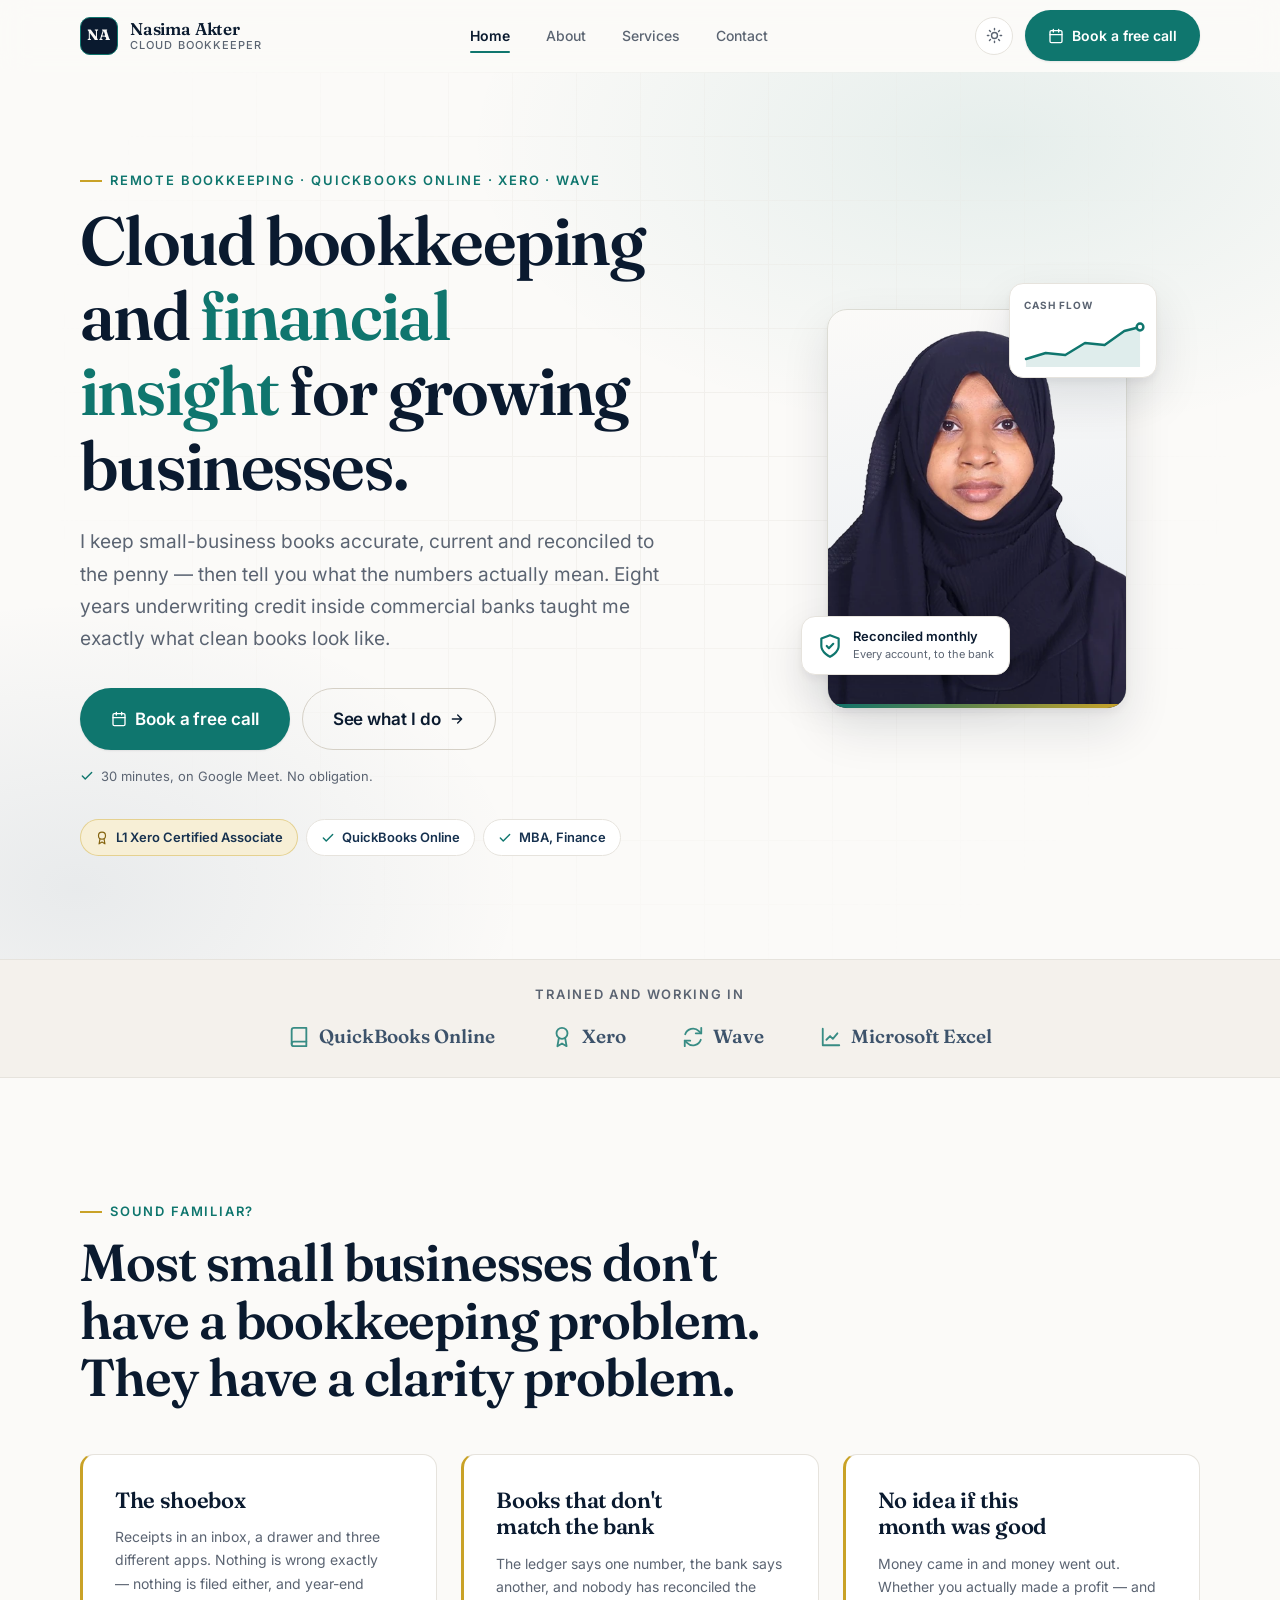
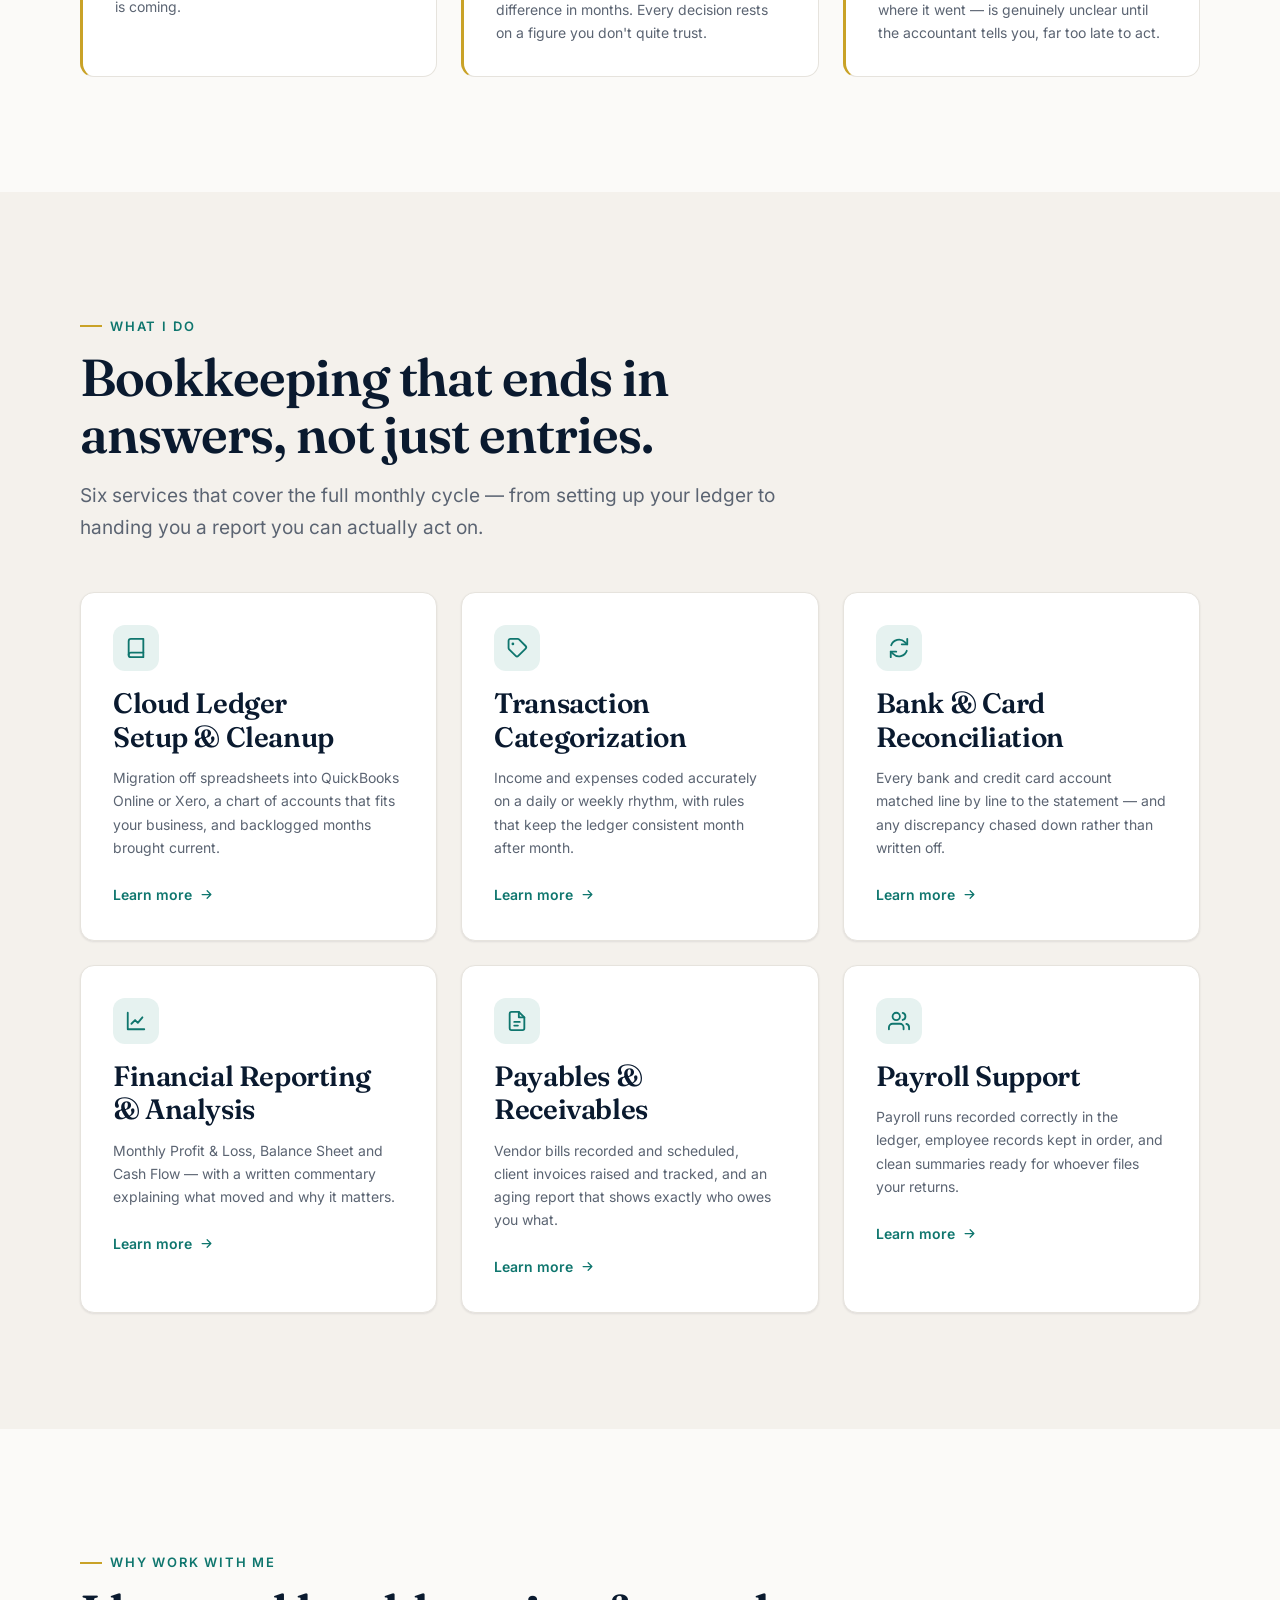
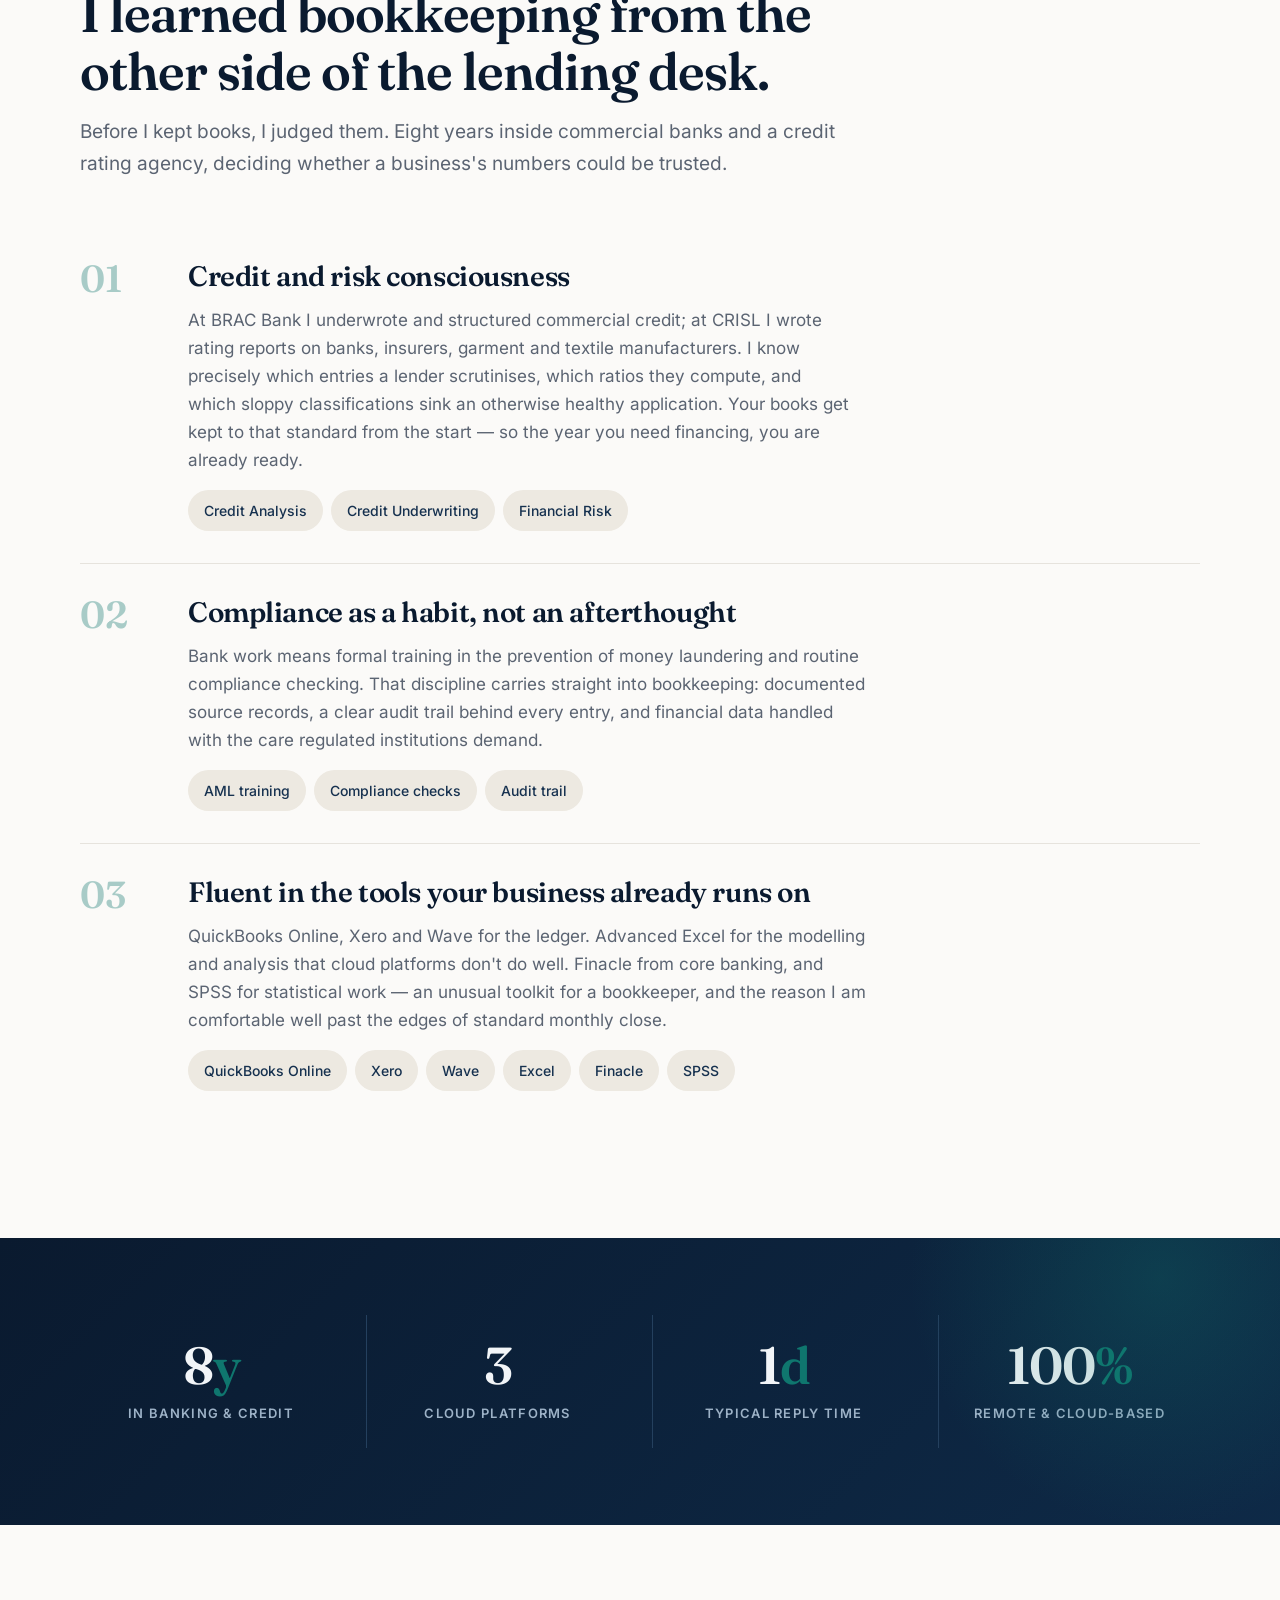
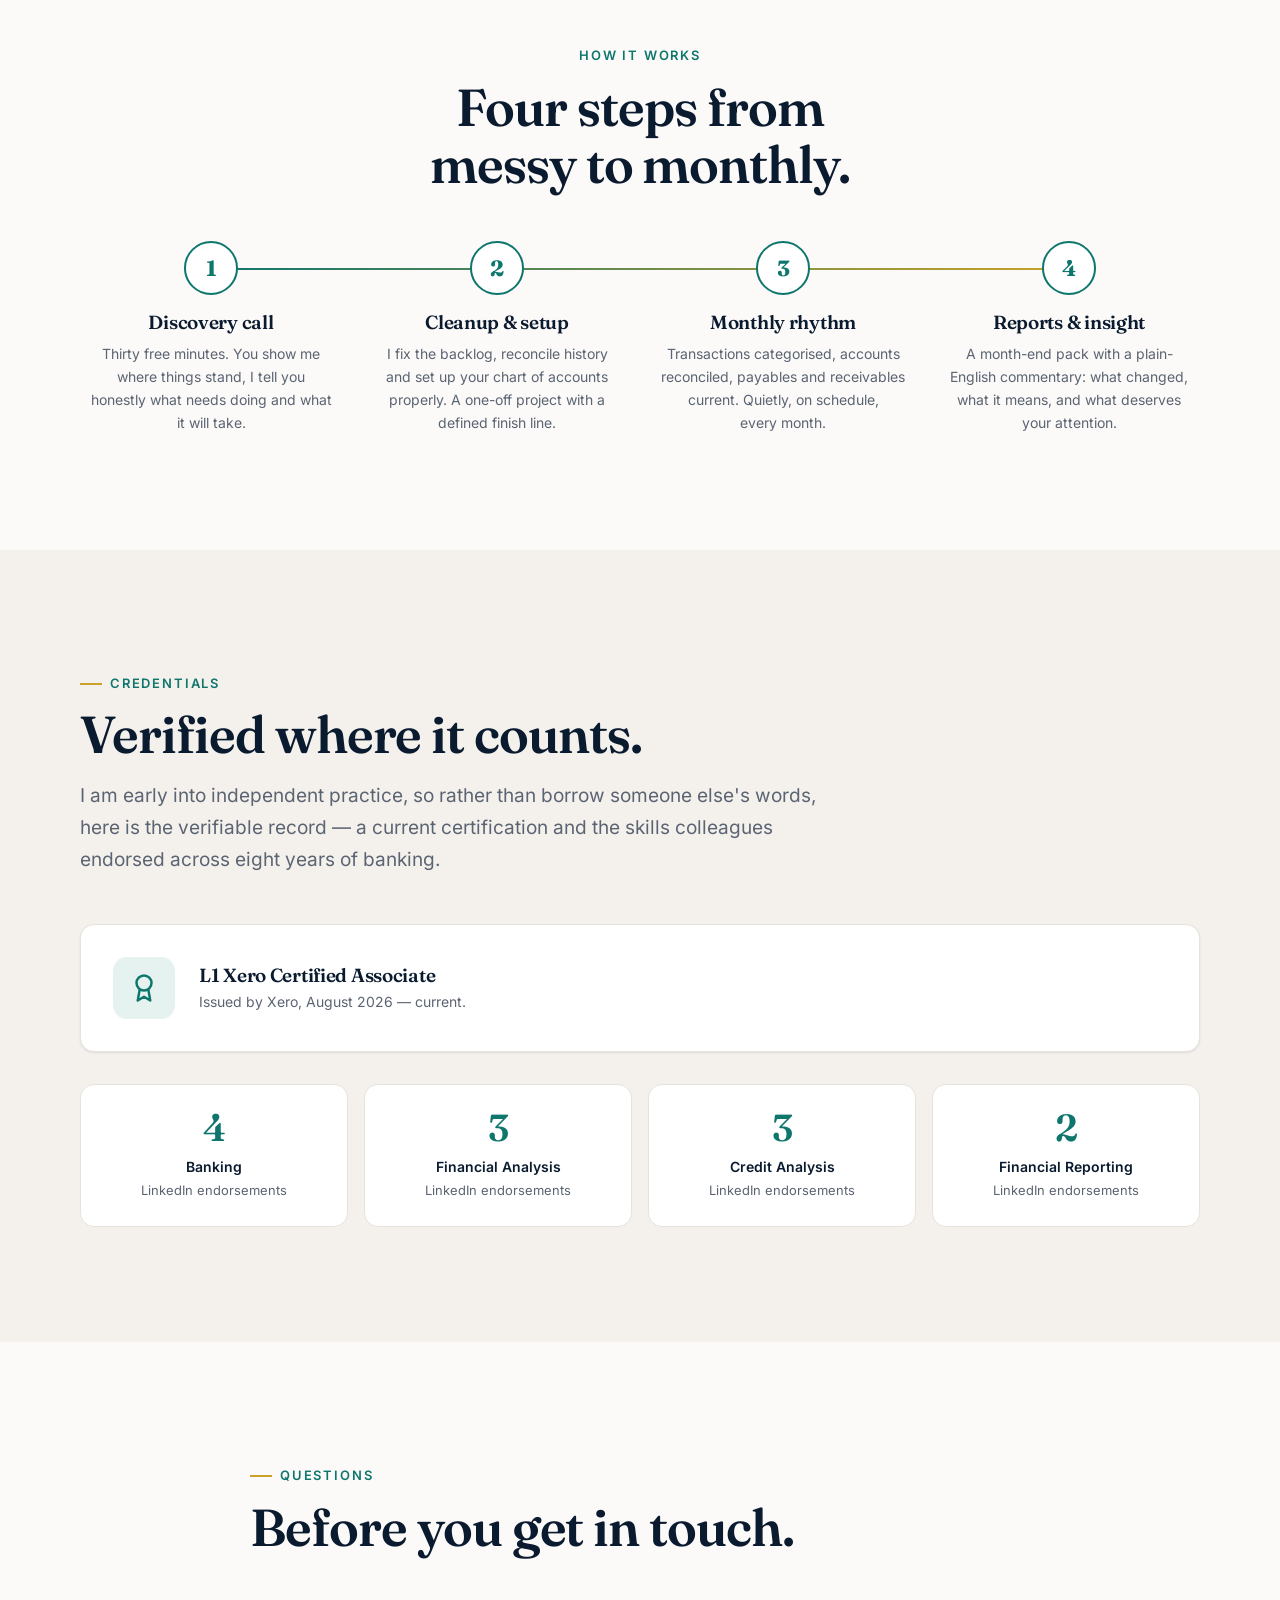
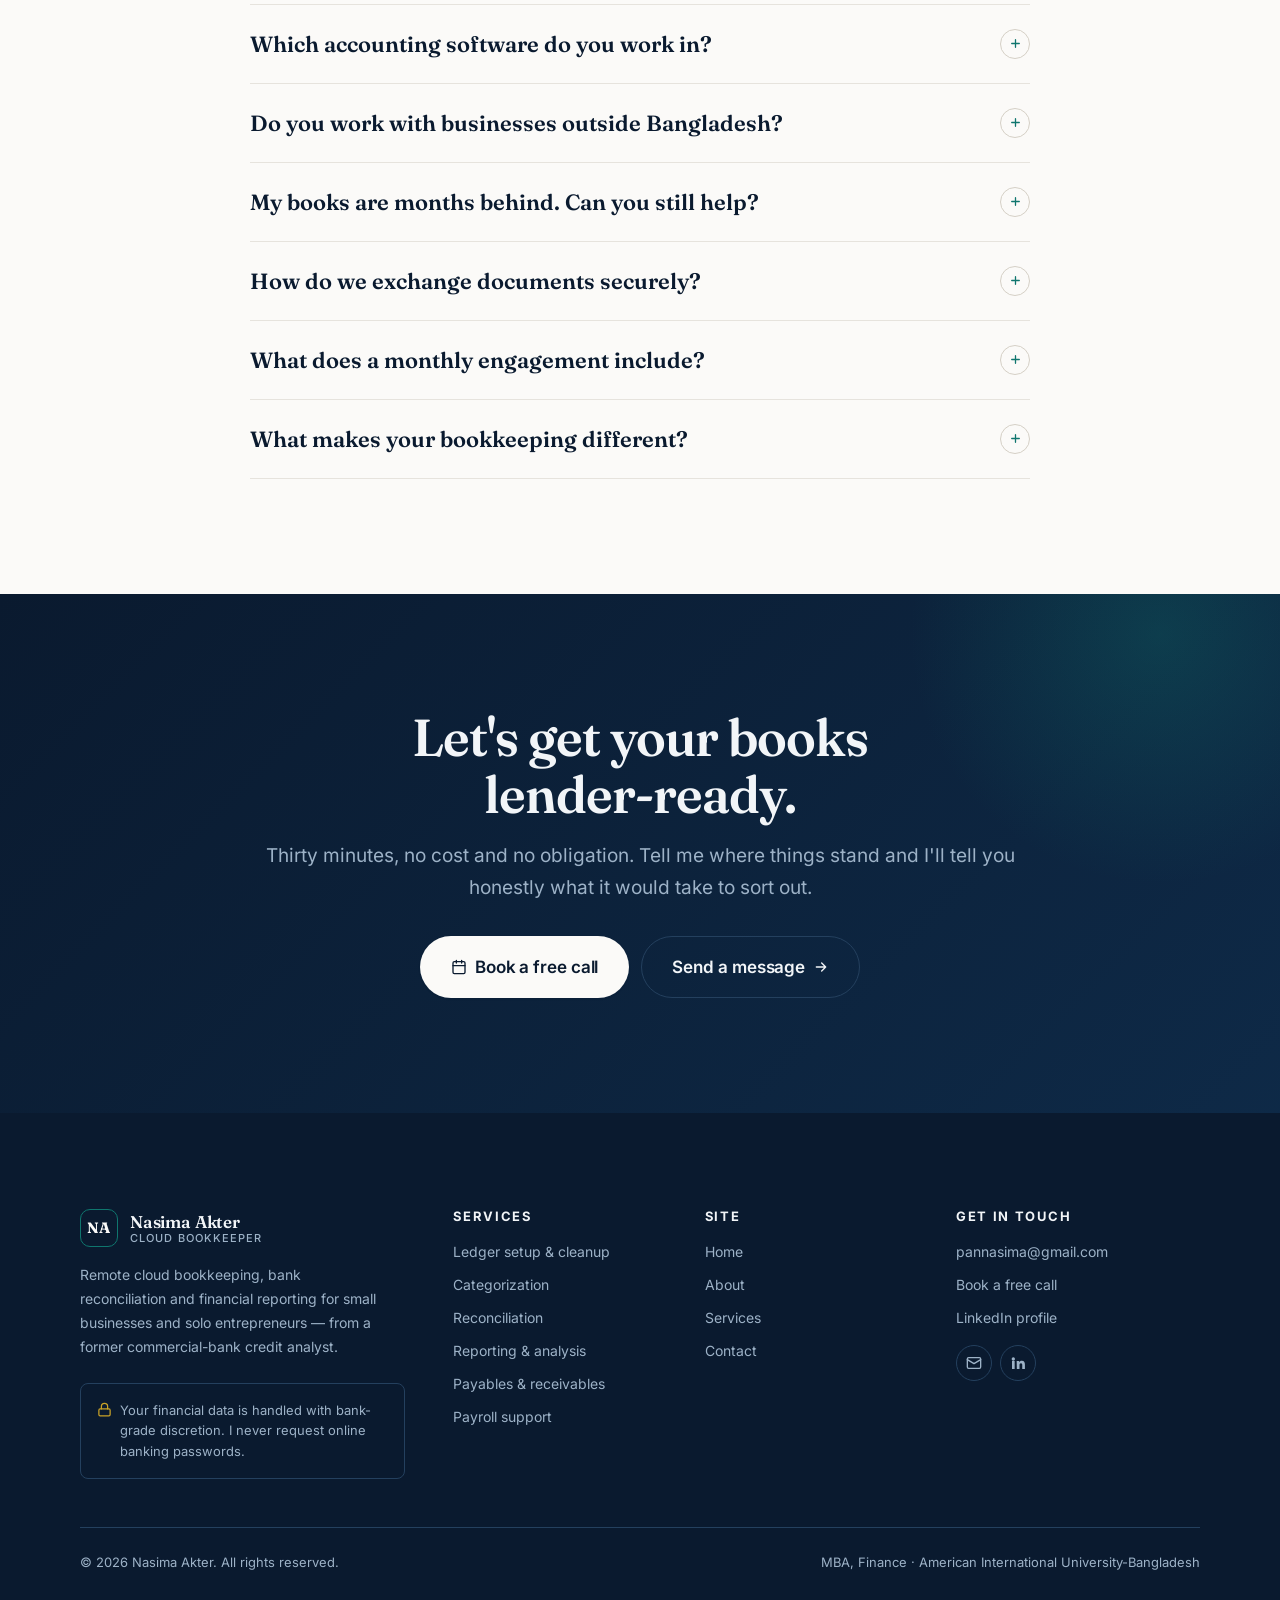
==== index.html @ 6eb125be "Launch site" ====
<!doctype html>
<html lang="en" class="no-js">
<head>
<meta charset="utf-8">
<meta name="viewport" content="width=device-width, initial-scale=1">
<title>Nasima Akter — Cloud Bookkeeper for Small Businesses | Xero Certified</title>
<meta name="description" content="Remote cloud bookkeeping in QuickBooks Online, Xero and Wave — accurate monthly books, bank reconciliation and financial reporting, from a former commercial-bank credit analyst.">
<link rel="canonical" href="https://pannanasima.github.io/">

<meta property="og:type" content="website">
<meta property="og:site_name" content="Nasima Akter">
<meta property="og:title" content="Nasima Akter — Cloud Bookkeeper for Small Businesses">
<meta property="og:description" content="Accurate monthly books, reconciled to the bank, read with a lender's eye. QuickBooks Online, Xero and Wave.">
<meta property="og:url" content="https://pannanasima.github.io/">
<meta property="og:image" content="https://pannanasima.github.io/assets/img/og-image.jpg">
<meta property="og:image:width" content="1200">
<meta property="og:image:height" content="630">
<meta property="og:image:alt" content="Nasima Akter, cloud bookkeeper and MBA in Finance.">
<meta name="twitter:card" content="summary_large_image">
<meta name="twitter:title" content="Nasima Akter — Cloud Bookkeeper for Small Businesses">
<meta name="twitter:description" content="Accurate monthly books, reconciled to the bank, read with a lender's eye.">
<meta name="twitter:image" content="https://pannanasima.github.io/assets/img/og-image.jpg">
<meta name="theme-color" content="#FBFAF8" media="(prefers-color-scheme: light)">
<meta name="theme-color" content="#0B1420" media="(prefers-color-scheme: dark)">

<link rel="icon" href="assets/favicon/favicon.ico" sizes="any">
<link rel="icon" type="image/png" sizes="32x32" href="assets/favicon/icon-32.png">
<link rel="apple-touch-icon" href="assets/favicon/icon-180.png">
<link rel="manifest" href="site.webmanifest">

<link rel="preload" href="assets/fonts/inter-latin.woff2" as="font" type="font/woff2" crossorigin>
<link rel="preload" href="assets/fonts/fraunces-latin.woff2" as="font" type="font/woff2" crossorigin>
<link rel="stylesheet" href="assets/css/tokens.css">
<link rel="stylesheet" href="assets/css/base.css">
<link rel="stylesheet" href="assets/css/components.css">
<link rel="stylesheet" href="assets/css/pages.css">

<script>
  /* Apply the saved theme before first paint so there is no flash of light. */
  (function () {
    try {
      var t = localStorage.getItem('theme');
      if (t === 'dark' || t === 'light') document.documentElement.setAttribute('data-theme', t);
    } catch (e) {}
  })();
</script>

<script type="application/ld+json">
{
  "@context": "https://schema.org",
  "@graph": [
    {
      "@type": "Person",
      "@id": "https://pannanasima.github.io/#person",
      "name": "Nasima Akter",
      "jobTitle": "Cloud Bookkeeper",
      "email": "mailto:pannasima@gmail.com",
      "url": "https://pannanasima.github.io/",
      "image": "https://pannanasima.github.io/assets/img/portrait.jpg",
      "sameAs": ["https://www.linkedin.com/in/nasima-akter-5a852b33"],
      "address": { "@type": "PostalAddress", "addressCountry": "BD" },
      "alumniOf": {
        "@type": "CollegeOrUniversity",
        "name": "American International University-Bangladesh"
      },
      "hasCredential": {
        "@type": "EducationalOccupationalCredential",
        "credentialCategory": "certificate",
        "name": "L1 Xero Certified Associate",
        "recognizedBy": { "@type": "Organization", "name": "Xero" }
      },
      "knowsAbout": [
        "Bookkeeping", "Bank Reconciliation", "Financial Reporting",
        "Accounts Payable", "Accounts Receivable", "QuickBooks Online",
        "Xero", "Wave", "Credit Analysis", "Financial Analysis"
      ]
    },
    {
      "@type": "ProfessionalService",
      "@id": "https://pannanasima.github.io/#service",
      "name": "Nasima Akter — Cloud Bookkeeping",
      "description": "Remote cloud bookkeeping, bank reconciliation and financial reporting for small businesses and solo entrepreneurs.",
      "url": "https://pannanasima.github.io/",
      "image": "https://pannanasima.github.io/assets/img/og-image.jpg",
      "email": "mailto:pannasima@gmail.com",
      "founder": { "@id": "https://pannanasima.github.io/#person" },
      "provider": { "@id": "https://pannanasima.github.io/#person" },
      "areaServed": [
        { "@type": "Country", "name": "United States" },
        { "@type": "Country", "name": "United Kingdom" },
        { "@type": "Country", "name": "Bangladesh" }
      ],
      "availableLanguage": ["en"],
      "serviceType": "Bookkeeping",
      "hasOfferCatalog": {
        "@type": "OfferCatalog",
        "name": "Bookkeeping services",
        "itemListElement": [
          { "@type": "Offer", "itemOffered": { "@type": "Service", "name": "Cloud Ledger Setup & Cleanup" } },
          { "@type": "Offer", "itemOffered": { "@type": "Service", "name": "Transaction Categorization" } },
          { "@type": "Offer", "itemOffered": { "@type": "Service", "name": "Bank & Credit Card Reconciliation" } },
          { "@type": "Offer", "itemOffered": { "@type": "Service", "name": "Financial Reporting & Analysis" } },
          { "@type": "Offer", "itemOffered": { "@type": "Service", "name": "Accounts Payable & Receivable Management" } },
          { "@type": "Offer", "itemOffered": { "@type": "Service", "name": "Payroll Support" } }
        ]
      }
    },
    {
      "@type": "WebSite",
      "@id": "https://pannanasima.github.io/#website",
      "url": "https://pannanasima.github.io/",
      "name": "Nasima Akter",
      "publisher": { "@id": "https://pannanasima.github.io/#person" }
    },
    {
      "@type": "FAQPage",
      "mainEntity": [
        { "@type": "Question", "name": "Which accounting software do you work in?",
          "acceptedAnswer": { "@type": "Answer", "text": "QuickBooks Online, Xero and Wave. I hold the L1 Xero Certified Associate credential and work in QuickBooks Online daily. If you are on spreadsheets, I will migrate you onto whichever platform fits your business." } },
        { "@type": "Question", "name": "Do you work with businesses outside Bangladesh?",
          "acceptedAnswer": { "@type": "Answer", "text": "Yes. All of my work is remote and delivered in the cloud, so location is not a constraint. I work with small businesses and solo entrepreneurs internationally." } },
        { "@type": "Question", "name": "My books are months behind. Can you still help?",
          "acceptedAnswer": { "@type": "Answer", "text": "Yes, and that is one of the most common reasons people get in touch. Catch-up and clean-up work is a defined project: I reconstruct the missing months, reconcile every account to the bank, and hand you back a ledger you can rely on." } },
        { "@type": "Question", "name": "How do we exchange documents securely?",
          "acceptedAnswer": { "@type": "Answer", "text": "Through your accounting platform's own document features and a shared cloud folder with restricted access. I ask for view or accountant-level access rather than your banking passwords, and I never need your online banking credentials." } },
        { "@type": "Question", "name": "What does a monthly engagement include?",
          "acceptedAnswer": { "@type": "Answer", "text": "Transactions categorised on an agreed rhythm, every bank and credit card account reconciled, payables and receivables kept current, and a month-end pack: Profit and Loss, Balance Sheet and Cash Flow, with a short written commentary on what changed." } },
        { "@type": "Question", "name": "What makes your bookkeeping different?",
          "acceptedAnswer": { "@type": "Answer", "text": "Eight years of commercial banking. I spent them underwriting credit and analysing corporate financial statements, so I read a set of books the way a lender does — which means I flag the things that would cost you a loan approval long before you apply for one." } }
      ]
    }
  ]
}
</script>
</head>

<body>
<a class="skip-link" href="#main">Skip to content</a>
<div class="progress" aria-hidden="true"></div>

<!-- icon sprite -->
<svg width="0" height="0" style="position:absolute" aria-hidden="true" focusable="false">
  <defs>
    <symbol id="i-arrow" viewBox="0 0 24 24" fill="none" stroke="currentColor" stroke-width="2" stroke-linecap="round" stroke-linejoin="round"><path d="M5 12h14M13 6l6 6-6 6"/></symbol>
    <symbol id="i-check" viewBox="0 0 24 24" fill="none" stroke="currentColor" stroke-width="2.4" stroke-linecap="round" stroke-linejoin="round"><path d="M20 6L9 17l-5-5"/></symbol>
    <symbol id="i-cal" viewBox="0 0 24 24" fill="none" stroke="currentColor" stroke-width="2" stroke-linecap="round" stroke-linejoin="round"><rect x="3" y="4" width="18" height="18" rx="2"/><path d="M16 2v4M8 2v4M3 10h18"/></symbol>
    <symbol id="i-shield" viewBox="0 0 24 24" fill="none" stroke="currentColor" stroke-width="2" stroke-linecap="round" stroke-linejoin="round"><path d="M12 22s8-4 8-10V5l-8-3-8 3v7c0 6 8 10 8 10z"/><path d="M9 12l2 2 4-4"/></symbol>
    <symbol id="i-chart" viewBox="0 0 24 24" fill="none" stroke="currentColor" stroke-width="2" stroke-linecap="round" stroke-linejoin="round"><path d="M3 3v18h18"/><path d="M7 15l4-4 3 3 5-6"/></symbol>
    <symbol id="i-book" viewBox="0 0 24 24" fill="none" stroke="currentColor" stroke-width="2" stroke-linecap="round" stroke-linejoin="round"><path d="M4 19.5A2.5 2.5 0 016.5 17H20"/><path d="M6.5 2H20v20H6.5A2.5 2.5 0 014 19.5v-15A2.5 2.5 0 016.5 2z"/></symbol>
    <symbol id="i-tags" viewBox="0 0 24 24" fill="none" stroke="currentColor" stroke-width="2" stroke-linecap="round" stroke-linejoin="round"><path d="M20.6 13.4l-7.2 7.2a2 2 0 01-2.8 0l-7.2-7.2a2 2 0 01-.6-1.4V4a2 2 0 012-2h8a2 2 0 011.4.6l7.2 7.2a2 2 0 010 2.8z"/><circle cx="7.5" cy="7.5" r="1.5" fill="currentColor" stroke="none"/></symbol>
    <symbol id="i-sync" viewBox="0 0 24 24" fill="none" stroke="currentColor" stroke-width="2" stroke-linecap="round" stroke-linejoin="round"><path d="M21 2v6h-6M3 22v-6h6"/><path d="M3.5 9a9 9 0 0114.9-3.4L21 8M20.5 15a9 9 0 01-14.9 3.4L3 16"/></symbol>
    <symbol id="i-invoice" viewBox="0 0 24 24" fill="none" stroke="currentColor" stroke-width="2" stroke-linecap="round" stroke-linejoin="round"><path d="M14 2H6a2 2 0 00-2 2v16a2 2 0 002 2h12a2 2 0 002-2V8z"/><path d="M14 2v6h6M9 13h6M9 17h4"/></symbol>
    <symbol id="i-users" viewBox="0 0 24 24" fill="none" stroke="currentColor" stroke-width="2" stroke-linecap="round" stroke-linejoin="round"><path d="M17 21v-2a4 4 0 00-4-4H5a4 4 0 00-4 4v2"/><circle cx="9" cy="7" r="4"/><path d="M23 21v-2a4 4 0 00-3-3.87M16 3.13A4 4 0 0119 7a4 4 0 01-3 3.87"/></symbol>
    <symbol id="i-mail" viewBox="0 0 24 24" fill="none" stroke="currentColor" stroke-width="2" stroke-linecap="round" stroke-linejoin="round"><rect x="2" y="4" width="20" height="16" rx="2"/><path d="M22 7l-10 6L2 7"/></symbol>
    <symbol id="i-in" viewBox="0 0 24 24" fill="currentColor"><path d="M4.98 3.5a2.5 2.5 0 11-.02 5 2.5 2.5 0 01.02-5zM3 9h4v12H3zM10 9h3.8v1.7h.05c.53-1 1.83-2.06 3.76-2.06 4.02 0 4.76 2.6 4.76 5.98V21h-4v-5.6c0-1.34-.03-3.07-1.9-3.07-1.9 0-2.2 1.46-2.2 2.97V21h-4z"/></symbol>
    <symbol id="i-sun" viewBox="0 0 24 24" fill="none" stroke="currentColor" stroke-width="2" stroke-linecap="round"><circle cx="12" cy="12" r="4.2"/><path d="M12 2v2M12 20v2M4.9 4.9l1.4 1.4M17.7 17.7l1.4 1.4M2 12h2M20 12h2M4.9 19.1l1.4-1.4M17.7 6.3l1.4-1.4"/></symbol>
    <symbol id="i-moon" viewBox="0 0 24 24" fill="none" stroke="currentColor" stroke-width="2" stroke-linecap="round" stroke-linejoin="round"><path d="M21 12.8A9 9 0 1111.2 3a7 7 0 009.8 9.8z"/></symbol>
    <symbol id="i-plus" viewBox="0 0 24 24" fill="none" stroke="currentColor" stroke-width="2.4" stroke-linecap="round"><path d="M12 5v14M5 12h14"/></symbol>
    <symbol id="i-award" viewBox="0 0 24 24" fill="none" stroke="currentColor" stroke-width="2" stroke-linecap="round" stroke-linejoin="round"><circle cx="12" cy="8" r="6"/><path d="M15.5 13.5L17 22l-5-3-5 3 1.5-8.5"/></symbol>
    <symbol id="i-lock" viewBox="0 0 24 24" fill="none" stroke="currentColor" stroke-width="2" stroke-linecap="round" stroke-linejoin="round"><rect x="3" y="11" width="18" height="11" rx="2"/><path d="M7 11V7a5 5 0 0110 0v4"/></symbol>
  </defs>
</svg>

<header class="header">
  <div class="container header__inner">
    <a class="brand" href="index.html" aria-label="Nasima Akter — home">
      <span class="brand__mark" aria-hidden="true">NA</span>
      <span class="brand__text">
        <span class="brand__name">Nasima Akter</span>
        <span class="brand__role">Cloud Bookkeeper</span>
      </span>
    </a>

    <nav class="nav" id="primary-nav" aria-label="Primary">
      <a class="nav__link" href="index.html" aria-current="page">Home</a>
      <a class="nav__link" href="about.html">About</a>
      <a class="nav__link" href="services.html">Services</a>
      <a class="nav__link" href="contact.html">Contact</a>
      <a class="btn" href="https://calendly.com/pannasima/free-consultation-call" target="_blank" rel="noopener">
        <svg aria-hidden="true"><use href="#i-cal"/></svg> Book a free call
      </a>
    </nav>

    <div class="header__actions">
      <button class="theme-toggle" type="button" data-theme-toggle aria-pressed="false" aria-label="Switch to dark theme">
        <svg class="icon-sun" aria-hidden="true"><use href="#i-sun"/></svg>
        <svg class="icon-moon" aria-hidden="true"><use href="#i-moon"/></svg>
      </button>
      <a class="btn btn--nav" href="https://calendly.com/pannasima/free-consultation-call" target="_blank" rel="noopener">
        <svg aria-hidden="true"><use href="#i-cal"/></svg> Book a free call
      </a>
      <button class="menu-btn" type="button" data-menu-btn aria-expanded="false" aria-controls="primary-nav" aria-label="Open menu">
        <span></span><span></span><span></span>
      </button>
    </div>
  </div>
</header>

<main id="main">

  <!-- ============================================ hero -->
  <section class="hero">
    <div class="hero__bg" aria-hidden="true"></div>
    <div class="hero__grid-lines" aria-hidden="true"></div>

    <div class="container hero__inner">
      <div class="hero-seq">
        <p class="eyebrow" style="--d:0ms">Remote bookkeeping · QuickBooks Online · Xero · Wave</p>

        <h1 style="--d:80ms">Cloud bookkeeping and <em>financial insight</em> for growing businesses.</h1>

        <p class="hero__lede" style="--d:170ms">
          I keep small-business books accurate, current and reconciled to the penny — then
          tell you what the numbers actually mean. Eight years underwriting credit inside
          commercial banks taught me exactly what clean books look like.
        </p>

        <div class="hero__cta" style="--d:250ms">
          <a class="btn btn--lg" href="https://calendly.com/pannasima/free-consultation-call" target="_blank" rel="noopener">
            <svg aria-hidden="true"><use href="#i-cal"/></svg> Book a free call
          </a>
          <a class="btn btn--ghost btn--lg" href="services.html">
            See what I do <svg aria-hidden="true"><use href="#i-arrow"/></svg>
          </a>
        </div>

        <p class="hero__micro" style="--d:310ms">
          <svg aria-hidden="true"><use href="#i-check"/></svg>
          30 minutes, on Google Meet. No obligation.
        </p>

        <ul class="hero__badges" style="--d:380ms">
          <li class="badge badge--gold"><svg aria-hidden="true"><use href="#i-award"/></svg> L1 Xero Certified Associate</li>
          <li class="badge"><svg aria-hidden="true"><use href="#i-check"/></svg> QuickBooks Online</li>
          <li class="badge"><svg aria-hidden="true"><use href="#i-check"/></svg> MBA, Finance</li>
        </ul>
      </div>

      <div class="portrait">
        <div class="portrait__plate">
          <picture>
            <source type="image/webp"
                    srcset="assets/img/portrait-260.webp 260w, assets/img/portrait.webp 450w"
                    sizes="(max-width: 980px) 260px, 300px">
            <img class="portrait__img" src="assets/img/portrait.png"
                 srcset="assets/img/portrait-260.png 260w, assets/img/portrait.png 450w"
                 sizes="(max-width: 980px) 260px, 300px"
                 width="450" height="600" fetchpriority="high"
                 alt="Nasima Akter, cloud bookkeeper and MBA in Finance.">
          </picture>
          <span class="portrait__rule" aria-hidden="true"></span>
        </div>

        <figure class="portrait__chart" aria-hidden="true">
          <figcaption>Cash flow</figcaption>
          <svg viewBox="0 0 120 46" preserveAspectRatio="none" role="presentation">
            <path class="chart__area" d="M2 38 L22 32 L42 34 L62 22 L82 24 L102 10 L118 6 L118 46 L2 46 Z"/>
            <path class="chart__line" d="M2 38 L22 32 L42 34 L62 22 L82 24 L102 10 L118 6"/>
            <circle class="chart__dot" cx="118" cy="6" r="3.4"/>
          </svg>
        </figure>

        <div class="portrait__cred">
          <svg aria-hidden="true"><use href="#i-shield"/></svg>
          <span>
            <b>Reconciled monthly</b>
            <span>Every account, to the bank</span>
          </span>
        </div>
      </div>
    </div>
  </section>

  <!-- ============================================ trust strip -->
  <section class="trust" aria-label="Software and credentials">
    <div class="container">
      <p class="trust__label">Trained and working in</p>
      <div class="trust__viewport">
        <div class="trust__row">
          <span class="trust__item"><svg aria-hidden="true"><use href="#i-book"/></svg> QuickBooks&nbsp;Online</span>
          <span class="trust__item"><svg aria-hidden="true"><use href="#i-award"/></svg> Xero</span>
          <span class="trust__item"><svg aria-hidden="true"><use href="#i-sync"/></svg> Wave</span>
          <span class="trust__item"><svg aria-hidden="true"><use href="#i-chart"/></svg> Microsoft&nbsp;Excel</span>
        </div>
      </div>
    </div>
  </section>

  <!-- ============================================ the problem -->
  <section class="section">
    <div class="container">
      <div class="section-head" data-reveal>
        <p class="eyebrow">Sound familiar?</p>
        <h2>Most small businesses don't have a bookkeeping problem. They have a clarity problem.</h2>
      </div>

      <div class="problems" data-stagger="80">
        <article class="problem" data-reveal>
          <h3>The shoebox</h3>
          <p>Receipts in an inbox, a drawer and three different apps. Nothing is wrong exactly — nothing is filed either, and year-end is coming.</p>
        </article>
        <article class="problem" data-reveal>
          <h3>Books that don't match the bank</h3>
          <p>The ledger says one number, the bank says another, and nobody has reconciled the difference in months. Every decision rests on a figure you don't quite trust.</p>
        </article>
        <article class="problem" data-reveal>
          <h3>No idea if this month was good</h3>
          <p>Money came in and money went out. Whether you actually made a profit — and where it went — is genuinely unclear until the accountant tells you, far too late to act.</p>
        </article>
      </div>
    </div>
  </section>

  <!-- ============================================ services preview -->
  <section class="section section--alt">
    <div class="container">
      <div class="section-head" data-reveal>
        <p class="eyebrow">What I do</p>
        <h2>Bookkeeping that ends in answers, not just entries.</h2>
        <p class="lede">Six services that cover the full monthly cycle — from setting up your ledger to
          handing you a report you can actually act on.</p>
      </div>

      <div class="services-grid" data-stagger="70">
        <a class="card card--link" href="services.html#setup" data-reveal>
          <span class="card__icon"><svg aria-hidden="true"><use href="#i-book"/></svg></span>
          <h3>Cloud Ledger Setup &amp; Cleanup</h3>
          <p>Migration off spreadsheets into QuickBooks Online or Xero, a chart of accounts that fits your business, and backlogged months brought current.</p>
          <span class="card__foot link-arrow">Learn more <svg aria-hidden="true"><use href="#i-arrow"/></svg></span>
          <span class="stretch"></span>
        </a>

        <a class="card card--link" href="services.html#categorization" data-reveal>
          <span class="card__icon"><svg aria-hidden="true"><use href="#i-tags"/></svg></span>
          <h3>Transaction Categorization</h3>
          <p>Income and expenses coded accurately on a daily or weekly rhythm, with rules that keep the ledger consistent month after month.</p>
          <span class="card__foot link-arrow">Learn more <svg aria-hidden="true"><use href="#i-arrow"/></svg></span>
          <span class="stretch"></span>
        </a>

        <a class="card card--link" href="services.html#reconciliation" data-reveal>
          <span class="card__icon"><svg aria-hidden="true"><use href="#i-sync"/></svg></span>
          <h3>Bank &amp; Card Reconciliation</h3>
          <p>Every bank and credit card account matched line by line to the statement — and any discrepancy chased down rather than written off.</p>
          <span class="card__foot link-arrow">Learn more <svg aria-hidden="true"><use href="#i-arrow"/></svg></span>
          <span class="stretch"></span>
        </a>

        <a class="card card--link" href="services.html#reporting" data-reveal>
          <span class="card__icon"><svg aria-hidden="true"><use href="#i-chart"/></svg></span>
          <h3>Financial Reporting &amp; Analysis</h3>
          <p>Monthly Profit &amp; Loss, Balance Sheet and Cash Flow — with a written commentary explaining what moved and why it matters.</p>
          <span class="card__foot link-arrow">Learn more <svg aria-hidden="true"><use href="#i-arrow"/></svg></span>
          <span class="stretch"></span>
        </a>

        <a class="card card--link" href="services.html#ap-ar" data-reveal>
          <span class="card__icon"><svg aria-hidden="true"><use href="#i-invoice"/></svg></span>
          <h3>Payables &amp; Receivables</h3>
          <p>Vendor bills recorded and scheduled, client invoices raised and tracked, and an aging report that shows exactly who owes you what.</p>
          <span class="card__foot link-arrow">Learn more <svg aria-hidden="true"><use href="#i-arrow"/></svg></span>
          <span class="stretch"></span>
        </a>

        <a class="card card--link" href="services.html#payroll" data-reveal>
          <span class="card__icon"><svg aria-hidden="true"><use href="#i-users"/></svg></span>
          <h3>Payroll Support</h3>
          <p>Payroll runs recorded correctly in the ledger, employee records kept in order, and clean summaries ready for whoever files your returns.</p>
          <span class="card__foot link-arrow">Learn more <svg aria-hidden="true"><use href="#i-arrow"/></svg></span>
          <span class="stretch"></span>
        </a>
      </div>
    </div>
  </section>

  <!-- ============================================ why work with me -->
  <section class="section">
    <div class="container">
      <div class="section-head" data-reveal>
        <p class="eyebrow">Why work with me</p>
        <h2>I learned bookkeeping from the other side of the lending desk.</h2>
        <p class="lede">Before I kept books, I judged them. Eight years inside commercial banks and a
          credit rating agency, deciding whether a business's numbers could be trusted.</p>
      </div>

      <div>
        <article class="pillar" data-reveal="left">
          <div class="pillar__num">01</div>
          <div>
            <h3>Credit and risk consciousness</h3>
            <p>
              At BRAC Bank I underwrote and structured commercial credit; at CRISL I wrote rating
              reports on banks, insurers, garment and textile manufacturers. I know precisely which
              entries a lender scrutinises, which ratios they compute, and which sloppy classifications
              sink an otherwise healthy application. Your books get kept to that standard from
              the start — so the year you need financing, you are already ready.
            </p>
            <div class="pillar__tags">
              <span class="chip">Credit Analysis</span>
              <span class="chip">Credit Underwriting</span>
              <span class="chip">Financial Risk</span>
            </div>
          </div>
        </article>

        <article class="pillar" data-reveal="left">
          <div class="pillar__num">02</div>
          <div>
            <h3>Compliance as a habit, not an afterthought</h3>
            <p>
              Bank work means formal training in the prevention of money laundering and routine
              compliance checking. That discipline carries straight into bookkeeping: documented
              source records, a clear audit trail behind every entry, and financial data handled with
              the care regulated institutions demand.
            </p>
            <div class="pillar__tags">
              <span class="chip">AML training</span>
              <span class="chip">Compliance checks</span>
              <span class="chip">Audit trail</span>
            </div>
          </div>
        </article>

        <article class="pillar" data-reveal="left">
          <div class="pillar__num">03</div>
          <div>
            <h3>Fluent in the tools your business already runs on</h3>
            <p>
              QuickBooks Online, Xero and Wave for the ledger. Advanced Excel for the modelling and
              analysis that cloud platforms don't do well. Finacle from core banking, and SPSS for
              statistical work — an unusual toolkit for a bookkeeper, and the reason I am comfortable
              well past the edges of standard monthly close.
            </p>
            <div class="pillar__tags">
              <span class="chip">QuickBooks Online</span>
              <span class="chip">Xero</span>
              <span class="chip">Wave</span>
              <span class="chip">Excel</span>
              <span class="chip">Finacle</span>
              <span class="chip">SPSS</span>
            </div>
          </div>
        </article>
      </div>
    </div>
  </section>

  <!-- ============================================ stats -->
  <section class="band section--tight">
    <span class="band__glow" aria-hidden="true"></span>
    <div class="container">
      <div class="stats">
        <div class="stat">
          <div class="stat__value"><span data-count="8">8</span><span class="suffix">y</span></div>
          <div class="stat__label">In banking &amp; credit</div>
        </div>
        <div class="stat">
          <div class="stat__value"><span data-count="3">3</span></div>
          <div class="stat__label">Cloud platforms</div>
        </div>
        <div class="stat">
          <div class="stat__value"><span data-count="1">1</span><span class="suffix">d</span></div>
          <div class="stat__label">Typical reply time</div>
        </div>
        <div class="stat">
          <div class="stat__value"><span data-count="100">100</span><span class="suffix">%</span></div>
          <div class="stat__label">Remote &amp; cloud-based</div>
        </div>
      </div>
    </div>
  </section>

  <!-- ============================================ process -->
  <section class="section">
    <div class="container">
      <div class="section-head section-head--center" data-reveal>
        <p class="eyebrow">How it works</p>
        <h2>Four steps from messy to monthly.</h2>
      </div>

      <div class="process">
        <span class="process__fill" aria-hidden="true"></span>

        <article class="step" data-reveal>
          <div class="step__num">1</div>
          <h3>Discovery call</h3>
          <p>Thirty free minutes. You show me where things stand, I tell you honestly what needs doing and what it will take.</p>
        </article>
        <article class="step" data-reveal>
          <div class="step__num">2</div>
          <h3>Cleanup &amp; setup</h3>
          <p>I fix the backlog, reconcile history and set up your chart of accounts properly. A one-off project with a defined finish line.</p>
        </article>
        <article class="step" data-reveal>
          <div class="step__num">3</div>
          <h3>Monthly rhythm</h3>
          <p>Transactions categorised, accounts reconciled, payables and receivables current. Quietly, on schedule, every month.</p>
        </article>
        <article class="step" data-reveal>
          <div class="step__num">4</div>
          <h3>Reports &amp; insight</h3>
          <p>A month-end pack with a plain-English commentary: what changed, what it means, and what deserves your attention.</p>
        </article>
      </div>
    </div>
  </section>

  <!-- ============================================ proof -->
  <section class="section section--alt">
    <div class="container">
      <div class="section-head" data-reveal>
        <p class="eyebrow">Credentials</p>
        <h2>Verified where it counts.</h2>
        <p class="lede">I am early into independent practice, so rather than borrow someone else's
          words, here is the verifiable record — a current certification and the skills colleagues
          endorsed across eight years of banking.</p>
      </div>

      <div class="cred-card" data-reveal style="margin-bottom:var(--s-6)">
        <span class="cred-card__badge"><svg aria-hidden="true"><use href="#i-award"/></svg></span>
        <div>
          <h3>L1 Xero Certified Associate</h3>
          <p>Issued by Xero, August 2026 — current.</p>
        </div>
      </div>

      <div class="proof-grid" data-stagger="60">
        <div class="endorse" data-reveal>
          <div class="endorse__n num">4</div>
          <div class="endorse__skill">Banking</div>
          <div class="endorse__meta">LinkedIn endorsements</div>
        </div>
        <div class="endorse" data-reveal>
          <div class="endorse__n num">3</div>
          <div class="endorse__skill">Financial Analysis</div>
          <div class="endorse__meta">LinkedIn endorsements</div>
        </div>
        <div class="endorse" data-reveal>
          <div class="endorse__n num">3</div>
          <div class="endorse__skill">Credit Analysis</div>
          <div class="endorse__meta">LinkedIn endorsements</div>
        </div>
        <div class="endorse" data-reveal>
          <div class="endorse__n num">2</div>
          <div class="endorse__skill">Financial Reporting</div>
          <div class="endorse__meta">LinkedIn endorsements</div>
        </div>
      </div>
    </div>
  </section>

  <!-- ============================================ faq -->
  <section class="section">
    <div class="container container--narrow">
      <div class="section-head" data-reveal>
        <p class="eyebrow">Questions</p>
        <h2>Before you get in touch.</h2>
      </div>

      <div class="accordion" data-reveal>
        <div class="acc__item">
          <h3><button class="acc__trigger" type="button" aria-expanded="false" aria-controls="faq1">
            Which accounting software do you work in?
            <span class="acc__sign" aria-hidden="true"><svg><use href="#i-plus"/></svg></span>
          </button></h3>
          <div class="acc__panel" id="faq1"><div><p>
            QuickBooks Online, Xero and Wave. I hold the L1 Xero Certified Associate credential and
            work in QuickBooks Online daily. If you are still on spreadsheets, migrating you onto
            whichever platform genuinely fits your business is itself one of the services.
          </p></div></div>
        </div>

        <div class="acc__item">
          <h3><button class="acc__trigger" type="button" aria-expanded="false" aria-controls="faq2">
            Do you work with businesses outside Bangladesh?
            <span class="acc__sign" aria-hidden="true"><svg><use href="#i-plus"/></svg></span>
          </button></h3>
          <div class="acc__panel" id="faq2"><div><p>
            Yes. Everything I do is remote and lives in the cloud, so where you are based is not a
            constraint. I work with small businesses and solo entrepreneurs internationally, and I am
            based in Bangladesh.
          </p></div></div>
        </div>

        <div class="acc__item">
          <h3><button class="acc__trigger" type="button" aria-expanded="false" aria-controls="faq3">
            My books are months behind. Can you still help?
            <span class="acc__sign" aria-hidden="true"><svg><use href="#i-plus"/></svg></span>
          </button></h3>
          <div class="acc__panel" id="faq3"><div><p>
            Yes — and it is one of the most common reasons people first get in touch, so there is no
            need to be embarrassed about it. Catch-up work runs as a defined project: I reconstruct
            the missing months, reconcile every account back to the bank, and hand you a ledger you
            can rely on. Only then does the monthly rhythm start.
          </p></div></div>
        </div>

        <div class="acc__item">
          <h3><button class="acc__trigger" type="button" aria-expanded="false" aria-controls="faq4">
            How do we exchange documents securely?
            <span class="acc__sign" aria-hidden="true"><svg><use href="#i-plus"/></svg></span>
          </button></h3>
          <div class="acc__panel" id="faq4"><div><p>
            Through your accounting platform's own document features, plus a shared cloud folder with
            restricted access. I ask for accountant or view-level access to your systems — I never
            need your online banking passwords, and I will not ask for them.
          </p></div></div>
        </div>

        <div class="acc__item">
          <h3><button class="acc__trigger" type="button" aria-expanded="false" aria-controls="faq5">
            What does a monthly engagement include?
            <span class="acc__sign" aria-hidden="true"><svg><use href="#i-plus"/></svg></span>
          </button></h3>
          <div class="acc__panel" id="faq5"><div><p>
            Transactions categorised on an agreed rhythm, every bank and credit card account
            reconciled, payables and receivables kept current, and a month-end pack: Profit &amp;
            Loss, Balance Sheet and Cash Flow, with a short written commentary on what changed.
          </p></div></div>
        </div>

        <div class="acc__item">
          <h3><button class="acc__trigger" type="button" aria-expanded="false" aria-controls="faq6">
            What makes your bookkeeping different?
            <span class="acc__sign" aria-hidden="true"><svg><use href="#i-plus"/></svg></span>
          </button></h3>
          <div class="acc__panel" id="faq6"><div><p>
            Eight years of commercial banking. I spent them underwriting credit and analysing
            corporate financial statements, so I read a set of books the way a lender does. In
            practice that means I flag the things which would cost you a loan approval long before
            you ever apply for one.
          </p></div></div>
        </div>
      </div>
    </div>
  </section>

  <!-- ============================================ cta -->
  <section class="band section">
    <span class="band__glow" aria-hidden="true"></span>
    <div class="container">
      <div class="section-head section-head--center" style="margin-bottom:var(--s-6)" data-reveal>
        <h2>Let's get your books lender-ready.</h2>
        <p class="lede">Thirty minutes, no cost and no obligation. Tell me where things stand and
          I'll tell you honestly what it would take to sort out.</p>
      </div>
      <div style="display:flex;gap:var(--s-3);justify-content:center;flex-wrap:wrap" data-reveal>
        <a class="btn btn--on-band btn--lg" href="https://calendly.com/pannasima/free-consultation-call" target="_blank" rel="noopener">
          <svg aria-hidden="true"><use href="#i-cal"/></svg> Book a free call
        </a>
        <a class="btn btn--ghost-band btn--lg" href="contact.html">
          Send a message <svg aria-hidden="true"><use href="#i-arrow"/></svg>
        </a>
      </div>
    </div>
  </section>

</main>

<footer class="footer">
  <div class="container">
    <div class="footer__grid">
      <div class="footer__brand-col">
        <a class="brand" href="index.html">
          <span class="brand__mark" aria-hidden="true">NA</span>
          <span class="brand__text">
            <span class="brand__name">Nasima Akter</span>
            <span class="brand__role">Cloud Bookkeeper</span>
          </span>
        </a>
        <p class="footer__about">
          Remote cloud bookkeeping, bank reconciliation and financial reporting for small
          businesses and solo entrepreneurs — from a former commercial-bank credit analyst.
        </p>
        <div class="footer__note">
          <svg aria-hidden="true"><use href="#i-lock"/></svg>
          <span>Your financial data is handled with bank-grade discretion. I never request online banking passwords.</span>
        </div>
      </div>

      <div>
        <h2 class="footer__title">Services</h2>
        <ul class="footer__list">
          <li><a href="services.html#setup">Ledger setup &amp; cleanup</a></li>
          <li><a href="services.html#categorization">Categorization</a></li>
          <li><a href="services.html#reconciliation">Reconciliation</a></li>
          <li><a href="services.html#reporting">Reporting &amp; analysis</a></li>
          <li><a href="services.html#ap-ar">Payables &amp; receivables</a></li>
          <li><a href="services.html#payroll">Payroll support</a></li>
        </ul>
      </div>

      <div>
        <h2 class="footer__title">Site</h2>
        <ul class="footer__list">
          <li><a href="index.html">Home</a></li>
          <li><a href="about.html">About</a></li>
          <li><a href="services.html">Services</a></li>
          <li><a href="contact.html">Contact</a></li>
        </ul>
      </div>

      <div>
        <h2 class="footer__title">Get in touch</h2>
        <ul class="footer__list">
          <li><a href="mailto:pannasima@gmail.com">pannasima@gmail.com</a></li>
          <li><a href="https://calendly.com/pannasima/free-consultation-call" target="_blank" rel="noopener">Book a free call</a></li>
          <li><a href="https://www.linkedin.com/in/nasima-akter-5a852b33" target="_blank" rel="noopener">LinkedIn profile</a></li>
        </ul>
        <div class="footer__social" style="margin-top:var(--s-4)">
          <a href="mailto:pannasima@gmail.com" aria-label="Email Nasima"><svg aria-hidden="true"><use href="#i-mail"/></svg></a>
          <a href="https://www.linkedin.com/in/nasima-akter-5a852b33" target="_blank" rel="noopener" aria-label="LinkedIn profile"><svg aria-hidden="true"><use href="#i-in"/></svg></a>
        </div>
      </div>
    </div>

    <div class="footer__bottom">
      <p>© <span data-year>2026</span> Nasima Akter. All rights reserved.</p>
      <p>MBA, Finance · American International University-Bangladesh</p>
    </div>
  </div>
</footer>

<script src="assets/js/main.js" defer></script>
<script src="assets/js/reveal.js" defer></script>
</body>
</html>
---- assets/css/tokens.css ----
/* ==========================================================================
   Ledger Navy — design tokens
   Light is the base theme. Dark is a re-picked palette, not an inversion:
   every foreground/background pair is chosen to clear WCAG AA in both modes.
   ========================================================================== */

:root {
  /* ---- surfaces & text -------------------------------------------------- */
  --paper:        #FBFAF8;   /* page background, warm off-white              */
  --surface:      #FFFFFF;   /* cards                                        */
  --surface-2:    #F4F1EC;   /* recessed / alternating bands                 */
  --surface-3:    #EDE9E1;   /* chips, subtle fills                          */
  --ink:          #0A1A2F;   /* primary text                                 */
  --ink-2:        #16314F;   /* headings on tinted surfaces                  */
  --muted:        #5B6472;   /* secondary text — 5.9:1 on --paper            */
  --line:         #E6E3DD;   /* hairlines                                    */
  --line-strong:  #D5D0C6;

  /* ---- brand ------------------------------------------------------------ */
  --navy:         #12395F;
  --navy-soft:    #1E5A8F;
  --accent:       #0F766E;   /* 5.3:1 on white — CTA fill with white text    */
  --accent-hover: #0B5D57;
  --accent-tint:  #E6F2F0;
  --accent-ink:   #FFFFFF;   /* text that sits on --accent                   */
  --gold:         #C9A227;   /* decorative only — rules, borders, bullets   */
  --gold-ink:     #856410;   /* gold TEXT/icons — 4.8:1 on --gold-tint      */
  --gold-tint:    #F7EFD6;

  /* ---- portrait plate — stays light in BOTH themes (see PLAN §3.5) ------ */
  --plate-from:   #FBFAF8;
  --plate-to:     #E8EDF3;
  --plate-line:   #DCDCD4;

  /* ---- inverted band (CTA / footer) ------------------------------------- */
  --band:         #0A1A2F;
  --band-2:       #12395F;
  --band-ink:     #F2F5F8;
  --band-muted:   #9DB2C7;
  --band-line:    #24405E;

  /* ---- effects ---------------------------------------------------------- */
  --shadow-sm: 0 1px 2px rgba(10, 26, 47, .05), 0 1px 3px rgba(10, 26, 47, .04);
  --shadow-md: 0 2px 4px rgba(10, 26, 47, .04), 0 8px 20px rgba(10, 26, 47, .07);
  --shadow-lg: 0 4px 8px rgba(10, 26, 47, .05), 0 20px 48px rgba(10, 26, 47, .11);
  --ring: 0 0 0 3px rgba(15, 118, 110, .32);

  /* ---- radii ------------------------------------------------------------ */
  --r-xs: 6px;
  --r-sm: 8px;
  --r-md: 14px;
  --r-lg: 20px;
  --r-xl: 28px;
  --r-pill: 999px;

  /* ---- spacing scale (4px base) ----------------------------------------- */
  --s-1: 4px;   --s-2: 8px;   --s-3: 12px;  --s-4: 16px;
  --s-5: 24px;  --s-6: 32px;  --s-7: 48px;  --s-8: 64px;
  --s-9: 96px;  --s-10: 128px;

  /* ---- layout ----------------------------------------------------------- */
  --container: 1200px;
  --measure: 68ch;
  --gutter: clamp(20px, 5vw, 40px);
  --section-y: clamp(64px, 9vw, 128px);
  --header-h: 72px;

  /* ---- type ------------------------------------------------------------- */
  --font-display: 'Fraunces', Georgia, 'Times New Roman', serif;
  --font-body: 'Inter', system-ui, -apple-system, 'Segoe UI', Roboto, sans-serif;

  --t-xs:   clamp(0.75rem, 0.73rem + 0.10vw, 0.8125rem);
  --t-sm:   clamp(0.8125rem, 0.79rem + 0.12vw, 0.875rem);
  --t-base: clamp(1rem, 0.97rem + 0.15vw, 1.0625rem);
  --t-md:   clamp(1.0625rem, 1.02rem + 0.22vw, 1.1875rem);
  --t-lg:   clamp(1.1875rem, 1.10rem + 0.42vw, 1.375rem);
  --t-xl:   clamp(1.375rem, 1.24rem + 0.66vw, 1.75rem);
  --t-2xl:  clamp(1.625rem, 1.38rem + 1.22vw, 2.375rem);
  --t-3xl:  clamp(2rem, 1.58rem + 2.10vw, 3.25rem);
  --t-4xl:  clamp(2.375rem, 1.72rem + 3.28vw, 4.25rem);

  /* ---- motion ----------------------------------------------------------- */
  --ease-out: cubic-bezier(.16, 1, .3, 1);
  --ease-in-out: cubic-bezier(.65, 0, .35, 1);
  --dur-fast: 150ms;
  --dur: 260ms;
  --dur-slow: 620ms;

  color-scheme: light;
}

/* ==========================================================================
   Dark theme
   Defined twice with identical values: once for "system prefers dark and the
   user has not explicitly chosen light", once for an explicit dark choice.
   That way the header toggle wins in both directions.
   ========================================================================== */

@media (prefers-color-scheme: dark) {
  :root:not([data-theme='light']) {
    --paper:       #0B1420;
    --surface:     #121E2E;
    --surface-2:   #162436;
    --surface-3:   #1D2E44;
    --ink:         #E9EEF4;
    --ink-2:       #C7D6E6;
    --muted:       #97A5B6;   /* 6.4:1 on --paper */
    --line:        #22344A;
    --line-strong: #2E455F;

    --navy:        #6FA8DC;
    --navy-soft:   #8FC0E8;
    --accent:      #2DD4BF;   /* light fill, dark text — 9.1:1 */
    --accent-hover:#5EEAD4;
    --accent-tint: #10312F;
    --accent-ink:  #04211E;
    --gold:        #E3C05C;
    --gold-ink:    #E3C05C;
    --gold-tint:   #2B2412;

    --band:        #060E17;
    --band-2:      #0F2942;
    --band-ink:    #EAF0F6;
    --band-muted:  #9DB2C7;
    --band-line:   #1E3A57;

    --shadow-sm: 0 1px 2px rgba(0, 0, 0, .40);
    --shadow-md: 0 2px 6px rgba(0, 0, 0, .42), 0 10px 24px rgba(0, 0, 0, .34);
    --shadow-lg: 0 6px 14px rgba(0, 0, 0, .46), 0 24px 56px rgba(0, 0, 0, .42);
    --ring: 0 0 0 3px rgba(45, 212, 191, .38);

    color-scheme: dark;
  }
}

:root[data-theme='dark'] {
  --paper:       #0B1420;
  --surface:     #121E2E;
  --surface-2:   #162436;
  --surface-3:   #1D2E44;
  --ink:         #E9EEF4;
  --ink-2:       #C7D6E6;
  --muted:       #97A5B6;
  --line:        #22344A;
  --line-strong: #2E455F;

  --navy:        #6FA8DC;
  --navy-soft:   #8FC0E8;
  --accent:      #2DD4BF;
  --accent-hover:#5EEAD4;
  --accent-tint: #10312F;
  --accent-ink:  #04211E;
  --gold:        #E3C05C;
  --gold-ink:    #E3C05C;
  --gold-tint:   #2B2412;

  --band:        #060E17;
  --band-2:      #0F2942;
  --band-ink:    #EAF0F6;
  --band-muted:  #9DB2C7;
  --band-line:   #1E3A57;

  --shadow-sm: 0 1px 2px rgba(0, 0, 0, .40);
  --shadow-md: 0 2px 6px rgba(0, 0, 0, .42), 0 10px 24px rgba(0, 0, 0, .34);
  --shadow-lg: 0 6px 14px rgba(0, 0, 0, .46), 0 24px 56px rgba(0, 0, 0, .42);
  --ring: 0 0 0 3px rgba(45, 212, 191, .38);

  color-scheme: dark;
}
---- assets/css/base.css ----
/* ==========================================================================
   Base — reset, self-hosted fonts, typography, layout & motion utilities
   ========================================================================== */

/* ---- fonts (self-hosted, latin + latin-ext subsets) --------------------- */
@font-face {
  font-family: 'Inter';
  font-style: normal;
  font-weight: 100 900;
  font-display: swap;
  src: url('../fonts/inter-latin.woff2') format('woff2');
  unicode-range: U+0000-00FF, U+0131, U+0152-0153, U+02BB-02BC, U+02C6, U+02DA,
    U+02DC, U+0304, U+0308, U+0329, U+2000-206F, U+20AC, U+2122, U+2191, U+2193,
    U+2212, U+2215, U+FEFF, U+FFFD;
}
@font-face {
  font-family: 'Inter';
  font-style: normal;
  font-weight: 100 900;
  font-display: swap;
  src: url('../fonts/inter-latin-ext.woff2') format('woff2');
  unicode-range: U+0100-02BA, U+02BD-02C5, U+02C7-02CC, U+02CE-02D7, U+02DD-02FF,
    U+0304, U+0308, U+0329, U+1D00-1DBF, U+1E00-1E9F, U+1EF2-1EFF, U+2020,
    U+20A0-20AB, U+20AD-20C0, U+2113, U+2C60-2C7F, U+A720-A7FF;
}
@font-face {
  font-family: 'Fraunces';
  font-style: normal;
  font-weight: 500 700;
  font-display: swap;
  src: url('../fonts/fraunces-latin.woff2') format('woff2');
  unicode-range: U+0000-00FF, U+0131, U+0152-0153, U+02BB-02BC, U+02C6, U+02DA,
    U+02DC, U+0304, U+0308, U+0329, U+2000-206F, U+20AC, U+2122, U+2191, U+2193,
    U+2212, U+2215, U+FEFF, U+FFFD;
}
@font-face {
  font-family: 'Fraunces';
  font-style: normal;
  font-weight: 500 700;
  font-display: swap;
  src: url('../fonts/fraunces-latin-ext.woff2') format('woff2');
  unicode-range: U+0100-02BA, U+02BD-02C5, U+02C7-02CC, U+02CE-02D7, U+02DD-02FF,
    U+0304, U+0308, U+0329, U+1D00-1DBF, U+1E00-1E9F, U+1EF2-1EFF, U+2020,
    U+20A0-20AB, U+20AD-20C0, U+2113, U+2C60-2C7F, U+A720-A7FF;
}

/* ---- reset -------------------------------------------------------------- */
*, *::before, *::after { box-sizing: border-box; }

* { margin: 0; }

html {
  -webkit-text-size-adjust: 100%;
  scroll-behavior: smooth;
  scroll-padding-top: calc(var(--header-h) + 24px);
}

body {
  font-family: var(--font-body);
  font-size: var(--t-base);
  line-height: 1.65;
  color: var(--ink);
  background: var(--paper);
  -webkit-font-smoothing: antialiased;
  -moz-osx-font-smoothing: grayscale;
  font-synthesis-weight: none;
  overflow-x: hidden;
  transition: background-color var(--dur) var(--ease-in-out),
              color var(--dur) var(--ease-in-out);
}

img, picture, svg, video {
  display: block;
  max-width: 100%;
  height: auto;
}

input, button, textarea, select { font: inherit; color: inherit; }

button { background: none; border: 0; cursor: pointer; }

ul, ol { list-style: none; padding: 0; }

a { color: inherit; text-decoration: none; }

/* ---- typography --------------------------------------------------------- */
h1, h2, h3, h4 {
  font-family: var(--font-display);
  font-weight: 600;
  line-height: 1.1;
  letter-spacing: -0.015em;
  text-wrap: balance;
  color: var(--ink);
  font-variation-settings: 'SOFT' 0, 'WONK' 0;
}

h1 { font-size: var(--t-4xl); letter-spacing: -0.025em; }
h2 { font-size: var(--t-3xl); letter-spacing: -0.02em; }
h3 { font-size: var(--t-xl); line-height: 1.2; }
h4 { font-size: var(--t-lg); line-height: 1.25; }

p { text-wrap: pretty; }

strong, b { font-weight: 600; color: var(--ink); }

/* every figure on this site is a financial one — keep them aligned */
.num, td, th, time, .stat__value { font-variant-numeric: tabular-nums; }

::selection { background: var(--accent); color: var(--accent-ink); }

/* ---- layout ------------------------------------------------------------- */
.container {
  width: 100%;
  max-width: var(--container);
  margin-inline: auto;
  padding-inline: var(--gutter);
}

.container--narrow { max-width: 860px; }

.section { padding-block: var(--section-y); }
.section--tight { padding-block: clamp(48px, 6vw, 80px); }
.section--alt { background: var(--surface-2); }

.stack > * + * { margin-top: var(--s-4); }

.grid { display: grid; gap: var(--s-5); }

.lede {
  font-size: var(--t-md);
  color: var(--muted);
  max-width: var(--measure);
  line-height: 1.7;
}

/* ---- section heading block ---------------------------------------------- */
.eyebrow {
  display: inline-flex;
  align-items: center;
  gap: var(--s-2);
  font-size: var(--t-xs);
  font-weight: 600;
  letter-spacing: .14em;
  text-transform: uppercase;
  color: var(--accent);
  margin-bottom: var(--s-3);
}
.eyebrow::before {
  content: '';
  width: 22px;
  height: 2px;
  background: var(--gold);
  flex: none;
}

.section-head { max-width: 760px; margin-bottom: var(--s-7); }
.section-head .lede { margin-top: var(--s-4); }
.section-head--center { margin-inline: auto; text-align: center; }
.section-head--center .eyebrow::before { display: none; }
.section-head--center .lede { margin-inline: auto; }

/* ---- accessibility ------------------------------------------------------ */
.visually-hidden {
  position: absolute !important;
  width: 1px; height: 1px;
  padding: 0; margin: -1px;
  overflow: hidden;
  clip: rect(0 0 0 0);
  clip-path: inset(50%);
  white-space: nowrap;
  border: 0;
}

.skip-link {
  position: absolute;
  top: -60px;
  left: var(--gutter);
  z-index: 200;
  padding: 12px 20px;
  background: var(--accent);
  color: var(--accent-ink);
  border-radius: 0 0 var(--r-sm) var(--r-sm);
  font-weight: 600;
  transition: top var(--dur) var(--ease-out);
}
.skip-link:focus-visible { top: 0; }

:focus-visible {
  outline: 2px solid var(--accent);
  outline-offset: 3px;
  border-radius: var(--r-xs);
}

/* ---- scroll progress bar ------------------------------------------------ */
.progress {
  position: fixed;
  inset: 0 0 auto 0;
  height: 3px;
  z-index: 120;
  background: var(--accent);
  transform-origin: 0 50%;
  transform: scaleX(0);
  pointer-events: none;
}

/* ==========================================================================
   Motion utilities
   Elements marked [data-reveal] start hidden and are revealed by
   IntersectionObserver. If JS never runs, the .no-js fallback shows them.
   ========================================================================== */

[data-reveal] {
  opacity: 0;
  transform: translateY(18px);
  transition:
    opacity var(--dur-slow) var(--ease-out),
    transform var(--dur-slow) var(--ease-out);
  transition-delay: var(--reveal-delay, 0ms);
  will-change: opacity, transform;
}
[data-reveal='left']  { transform: translateX(-24px); }
[data-reveal='right'] { transform: translateX(24px); }
[data-reveal='scale'] { transform: scale(.96); }
[data-reveal='none']  { transform: none; }

[data-reveal].is-visible {
  opacity: 1;
  transform: none;
  will-change: auto;
}

.no-js [data-reveal] { opacity: 1; transform: none; }

/* Hero runs on a load-time sequence rather than on scroll. */
.hero-seq > * {
  opacity: 0;
  transform: translateY(20px);
  animation: rise var(--dur-slow) var(--ease-out) forwards;
  animation-delay: var(--d, 0ms);
}
@keyframes rise { to { opacity: 1; transform: none; } }

@keyframes draw { to { stroke-dashoffset: 0; } }

/* Self-contained fade-and-lift for elements that also run a looping
   animation afterwards, so they never depend on an inherited opacity:0. */
@keyframes float-in {
  from { opacity: 0; transform: translateY(14px); }
  to   { opacity: 1; transform: none; }
}

@keyframes float-y {
  0%, 100% { transform: translateY(0); }
  50%      { transform: translateY(-10px); }
}

@keyframes marquee {
  from { transform: translateX(0); }
  to   { transform: translateX(-50%); }
}

@keyframes pulse-ring {
  0%   { box-shadow: 0 0 0 0 rgba(15, 118, 110, .38); }
  70%  { box-shadow: 0 0 0 12px rgba(15, 118, 110, 0); }
  100% { box-shadow: 0 0 0 0 rgba(15, 118, 110, 0); }
}

/* ---- reduced motion: strip all of it ------------------------------------ */
@media (prefers-reduced-motion: reduce) {
  html { scroll-behavior: auto; }

  *, *::before, *::after {
    animation-duration: .001ms !important;
    animation-iteration-count: 1 !important;
    transition-duration: .001ms !important;
    scroll-behavior: auto !important;
  }

  [data-reveal], .hero-seq > * {
    opacity: 1 !important;
    transform: none !important;
  }

  .progress { display: none; }
}
---- assets/css/components.css ----
/* ==========================================================================
   Components — header, nav, buttons, cards, badges, forms, accordion, footer
   ========================================================================== */

/* ---- header ------------------------------------------------------------- */
.header {
  position: sticky;
  top: 0;
  z-index: 100;
  height: var(--header-h);
  display: flex;
  align-items: center;
  background: color-mix(in srgb, var(--paper) 82%, transparent);
  border-bottom: 1px solid transparent;
  transition: height var(--dur) var(--ease-out),
              background-color var(--dur) var(--ease-out),
              border-color var(--dur) var(--ease-out),
              box-shadow var(--dur) var(--ease-out);
}

@supports (backdrop-filter: blur(1px)) {
  .header { backdrop-filter: saturate(180%) blur(14px); }
}

.header.is-stuck {
  height: 62px;
  background: color-mix(in srgb, var(--paper) 92%, transparent);
  border-bottom-color: var(--line);
  box-shadow: var(--shadow-sm);
}

.header__inner {
  display: flex;
  align-items: center;
  justify-content: space-between;
  gap: var(--s-5);
  width: 100%;
}

/* ---- brand -------------------------------------------------------------- */
.brand {
  display: inline-flex;
  align-items: center;
  gap: var(--s-3);
  flex: none;
}

.brand__mark {
  width: 38px; height: 38px;
  flex: none;
  display: grid;
  place-items: center;
  border-radius: 10px;
  background: var(--band);
  color: #FBFAF8;
  font-family: var(--font-display);
  font-weight: 700;
  font-size: 15px;
  letter-spacing: .02em;
  border: 1px solid var(--accent);
  transition: transform var(--dur) var(--ease-out);
}
.brand:hover .brand__mark { transform: rotate(-4deg) scale(1.05); }

.brand__text { display: flex; flex-direction: column; line-height: 1.15; }
.brand__name {
  font-family: var(--font-display);
  font-weight: 600;
  font-size: 1.0625rem;
  letter-spacing: -.01em;
  color: var(--ink);
}
.brand__role {
  font-size: 11px;
  letter-spacing: .10em;
  text-transform: uppercase;
  color: var(--muted);
  font-weight: 500;
}

/* ---- primary nav -------------------------------------------------------- */
.nav { display: flex; align-items: center; gap: var(--s-2); }

/* The nav carries its own CTA for the mobile sheet; on desktop the CTA in
   .header__actions is the one that shows. Only ever one of the two is visible. */
.nav > .btn { display: none; }

.nav__link {
  position: relative;
  padding: 8px 14px;
  border-radius: var(--r-sm);
  font-size: var(--t-sm);
  font-weight: 500;
  color: var(--muted);
  transition: color var(--dur-fast) ease;
}
.nav__link:hover { color: var(--ink); }

.nav__link::after {
  content: '';
  position: absolute;
  left: 14px; right: 14px; bottom: 2px;
  height: 2px;
  border-radius: 2px;
  background: var(--accent);
  transform: scaleX(0);
  transform-origin: 50%;
  transition: transform var(--dur) var(--ease-out);
}
.nav__link:hover::after { transform: scaleX(.5); }
.nav__link[aria-current='page'] { color: var(--ink); font-weight: 600; }
.nav__link[aria-current='page']::after { transform: scaleX(1); }

.header__actions { display: flex; align-items: center; gap: var(--s-3); }

/* ---- theme toggle ------------------------------------------------------- */
.theme-toggle {
  width: 38px; height: 38px;
  display: grid;
  place-items: center;
  border-radius: var(--r-pill);
  border: 1px solid var(--line);
  color: var(--muted);
  background: var(--surface);
  transition: color var(--dur-fast) ease, border-color var(--dur-fast) ease,
              transform var(--dur-fast) ease;
}
.theme-toggle:hover {
  color: var(--ink);
  border-color: var(--line-strong);
  transform: translateY(-1px);
}
.theme-toggle svg { width: 17px; height: 17px; }
.theme-toggle .icon-moon { display: none; }
:root[data-theme='dark'] .theme-toggle .icon-sun { display: none; }
:root[data-theme='dark'] .theme-toggle .icon-moon { display: block; }
@media (prefers-color-scheme: dark) {
  :root:not([data-theme='light']) .theme-toggle .icon-sun { display: none; }
  :root:not([data-theme='light']) .theme-toggle .icon-moon { display: block; }
}

/* ---- mobile menu button ------------------------------------------------- */
.menu-btn {
  display: none;
  width: 40px; height: 40px;
  place-items: center;
  border-radius: var(--r-sm);
  border: 1px solid var(--line);
  background: var(--surface);
}
.menu-btn span {
  display: block;
  width: 18px; height: 2px;
  background: var(--ink);
  border-radius: 2px;
  transition: transform var(--dur) var(--ease-out), opacity var(--dur-fast) ease;
}
.menu-btn span + span { margin-top: 4px; }
.menu-btn[aria-expanded='true'] span:nth-child(1) { transform: translateY(6px) rotate(45deg); }
.menu-btn[aria-expanded='true'] span:nth-child(2) { opacity: 0; }
.menu-btn[aria-expanded='true'] span:nth-child(3) { transform: translateY(-6px) rotate(-45deg); }

/* ---- buttons ------------------------------------------------------------ */
.btn {
  --btn-bg: var(--accent);
  --btn-ink: var(--accent-ink);
  position: relative;
  display: inline-flex;
  align-items: center;
  justify-content: center;
  gap: var(--s-2);
  padding: 13px 22px;
  border-radius: var(--r-pill);
  background: var(--btn-bg);
  color: var(--btn-ink);
  font-size: var(--t-sm);
  font-weight: 600;
  letter-spacing: -.005em;
  white-space: nowrap;
  overflow: hidden;
  border: 1px solid transparent;
  box-shadow: var(--shadow-sm);
  transition: transform var(--dur-fast) var(--ease-out),
              box-shadow var(--dur) var(--ease-out),
              background-color var(--dur-fast) ease;
}
.btn:hover { background: var(--accent-hover); transform: translateY(-2px); box-shadow: var(--shadow-md); }
.btn:active { transform: translateY(0); }

/* sheen sweep on hover */
.btn::after {
  content: '';
  position: absolute;
  top: 0; left: -80%;
  width: 45%; height: 100%;
  background: linear-gradient(100deg, transparent, rgba(255,255,255,.28), transparent);
  transform: skewX(-18deg);
  transition: left var(--dur-slow) var(--ease-out);
}
.btn:hover::after { left: 130%; }

.btn svg { width: 16px; height: 16px; flex: none; }

.btn--ghost {
  background: transparent;
  color: var(--ink);
  border-color: var(--line-strong);
  box-shadow: none;
}
.btn--ghost:hover {
  background: var(--surface);
  border-color: var(--accent);
  color: var(--accent);
}

.btn--on-band {
  background: var(--paper);
  color: var(--ink);
}
.btn--on-band:hover { background: #fff; color: var(--ink); }

.btn--ghost-band {
  background: transparent;
  color: var(--band-ink);
  border-color: var(--band-line);
  box-shadow: none;
}
.btn--ghost-band:hover { background: rgba(255,255,255,.08); border-color: var(--band-muted); color: var(--band-ink); }

.btn--lg { padding: 16px 30px; font-size: var(--t-base); }
.btn--block { width: 100%; }

/* text link with animated arrow */
.link-arrow {
  display: inline-flex;
  align-items: center;
  gap: 7px;
  font-weight: 600;
  font-size: var(--t-sm);
  color: var(--accent);
}
.link-arrow svg { width: 15px; height: 15px; transition: transform var(--dur) var(--ease-out); }
.link-arrow:hover svg { transform: translateX(4px); }
.link-arrow:hover { text-decoration: underline; text-underline-offset: 4px; }

/* ---- cards -------------------------------------------------------------- */
.card {
  position: relative;
  background: var(--surface);
  border: 1px solid var(--line);
  border-radius: var(--r-md);
  padding: var(--s-6);
  box-shadow: var(--shadow-sm);
  transition: transform var(--dur) var(--ease-out),
              box-shadow var(--dur) var(--ease-out),
              border-color var(--dur) var(--ease-out);
}

@media (hover: hover) and (pointer: fine) {
  .card--link:hover {
    transform: translateY(-4px);
    box-shadow: var(--shadow-lg);
    border-color: color-mix(in srgb, var(--accent) 45%, var(--line));
  }
}

.card__icon {
  width: 46px; height: 46px;
  display: grid;
  place-items: center;
  border-radius: 12px;
  background: var(--accent-tint);
  color: var(--accent);
  margin-bottom: var(--s-4);
  transition: transform var(--dur) var(--ease-out), background-color var(--dur) ease;
}
.card__icon svg { width: 22px; height: 22px; }
.card--link:hover .card__icon { transform: scale(1.08) rotate(-5deg); }

.card h3 { margin-bottom: var(--s-3); }
.card p { color: var(--muted); font-size: var(--t-sm); }
.card__foot { margin-top: var(--s-5); }

/* stretched click target keeps the whole card clickable and accessible */
.stretch::after {
  content: '';
  position: absolute;
  inset: 0;
  border-radius: inherit;
}

/* ---- badges & chips ----------------------------------------------------- */
.badge {
  display: inline-flex;
  align-items: center;
  gap: 7px;
  padding: 7px 14px;
  border-radius: var(--r-pill);
  background: var(--surface);
  border: 1px solid var(--line);
  font-size: var(--t-xs);
  font-weight: 600;
  color: var(--ink-2);
  white-space: nowrap;
}
.badge svg { width: 14px; height: 14px; color: var(--accent); flex: none; }
.badge--gold { background: var(--gold-tint); border-color: color-mix(in srgb, var(--gold) 40%, transparent); }
.badge--gold svg { color: var(--gold-ink); }

.chip {
  display: inline-flex;
  align-items: center;
  gap: 6px;
  padding: 8px 15px;
  border-radius: var(--r-pill);
  background: var(--surface-3);
  border: 1px solid transparent;
  font-size: var(--t-sm);
  font-weight: 500;
  color: var(--ink-2);
  transition: background-color var(--dur-fast) ease, border-color var(--dur-fast) ease,
              transform var(--dur-fast) var(--ease-out);
}
.chip:hover { transform: translateY(-2px); border-color: var(--line-strong); }
.chip__count {
  font-size: 11px;
  font-weight: 700;
  color: var(--accent);
  background: var(--accent-tint);
  padding: 1px 7px;
  border-radius: var(--r-pill);
}

/* ---- accordion ---------------------------------------------------------- */
.accordion { border-top: 1px solid var(--line); }

.acc__item { border-bottom: 1px solid var(--line); }

.acc__trigger {
  width: 100%;
  display: flex;
  align-items: center;
  justify-content: space-between;
  gap: var(--s-4);
  padding: var(--s-5) 0;
  text-align: left;
  font-family: var(--font-display);
  font-size: var(--t-lg);
  font-weight: 600;
  line-height: 1.3;
  color: var(--ink);
  transition: color var(--dur-fast) ease;
}
.acc__trigger:hover { color: var(--accent); }

.acc__sign {
  flex: none;
  width: 30px; height: 30px;
  display: grid;
  place-items: center;
  border-radius: var(--r-pill);
  border: 1px solid var(--line-strong);
  color: var(--accent);
  transition: transform var(--dur) var(--ease-out),
              background-color var(--dur-fast) ease,
              border-color var(--dur-fast) ease;
}
.acc__sign svg { width: 13px; height: 13px; }
.acc__trigger[aria-expanded='true'] .acc__sign {
  transform: rotate(45deg);
  background: var(--accent);
  border-color: var(--accent);
  color: var(--accent-ink);
}

/* 0fr → 1fr avoids measuring heights in JS */
.acc__panel {
  display: grid;
  grid-template-rows: 0fr;
  transition: grid-template-rows var(--dur-slow) var(--ease-out);
}
.acc__panel > div { overflow: hidden; }
.acc__item.is-open .acc__panel { grid-template-rows: 1fr; }
.acc__panel p {
  color: var(--muted);
  max-width: 72ch;
  padding-bottom: var(--s-5);
}
.acc__panel p + p { padding-top: var(--s-3); }

/* ---- forms -------------------------------------------------------------- */

/* Paired fields. Defined as a class rather than an inline grid so it can
   actually collapse to one column on narrow screens. */
.field-row {
  display: grid;
  grid-template-columns: 1fr 1fr;
  gap: 0 var(--s-4);
}
@media (max-width: 640px) {
  .field-row { grid-template-columns: 1fr; }
}

.field { margin-bottom: var(--s-5); }

.field label {
  display: block;
  font-size: var(--t-sm);
  font-weight: 600;
  margin-bottom: var(--s-2);
  color: var(--ink);
}
.field .req { color: var(--accent); }

.field input,
.field select,
.field textarea {
  width: 100%;
  padding: 13px 15px;
  border-radius: var(--r-sm);
  border: 1px solid var(--line-strong);
  background: var(--surface);
  color: var(--ink);
  font-size: var(--t-sm);
  transition: border-color var(--dur-fast) ease, box-shadow var(--dur-fast) ease,
              background-color var(--dur-fast) ease;
}
.field textarea { resize: vertical; min-height: 132px; line-height: 1.6; }

.field input::placeholder,
.field textarea::placeholder { color: color-mix(in srgb, var(--muted) 72%, transparent); }

.field input:focus,
.field select:focus,
.field textarea:focus {
  outline: none;
  border-color: var(--accent);
  box-shadow: var(--ring);
}

.field select {
  appearance: none;
  background-image: url("data:image/svg+xml,%3Csvg xmlns='http://www.w3.org/2000/svg' width='14' height='14' viewBox='0 0 24 24' fill='none' stroke='%235B6472' stroke-width='2.5' stroke-linecap='round'%3E%3Cpath d='M6 9l6 6 6-6'/%3E%3C/svg%3E");
  background-repeat: no-repeat;
  background-position: right 14px center;
  padding-right: 40px;
}

.field__error {
  display: block;
  font-size: var(--t-xs);
  font-weight: 500;
  color: #C0392B;
  margin-top: 6px;
  min-height: 1em;
}
:root[data-theme='dark'] .field__error { color: #FF8B7B; }
@media (prefers-color-scheme: dark) {
  :root:not([data-theme='light']) .field__error { color: #FF8B7B; }
}

.field.has-error input,
.field.has-error select,
.field.has-error textarea { border-color: #C0392B; }

/* multi-select service chips built on real checkboxes */
.chip-group { display: flex; flex-wrap: wrap; gap: var(--s-2); }
.chip-check input { position: absolute; opacity: 0; width: 0; height: 0; }
.chip-check span {
  display: inline-flex;
  align-items: center;
  padding: 9px 16px;
  border-radius: var(--r-pill);
  border: 1px solid var(--line-strong);
  background: var(--surface);
  font-size: var(--t-sm);
  font-weight: 500;
  cursor: pointer;
  transition: all var(--dur-fast) ease;
}
.chip-check span:hover { border-color: var(--accent); }
.chip-check input:checked + span {
  background: var(--accent);
  border-color: var(--accent);
  color: var(--accent-ink);
}
.chip-check input:focus-visible + span { box-shadow: var(--ring); }

/* honeypot — hidden from humans, tempting to bots */
.hp { position: absolute; left: -9999px; opacity: 0; height: 0; overflow: hidden; }

.form-note { font-size: var(--t-xs); color: var(--muted); }

.form-status {
  display: none;
  padding: var(--s-4) var(--s-5);
  border-radius: var(--r-sm);
  font-size: var(--t-sm);
  font-weight: 500;
  margin-bottom: var(--s-5);
}
.form-status.is-shown { display: block; animation: rise var(--dur) var(--ease-out) backwards; }
.form-status--ok {
  background: var(--accent-tint);
  color: var(--accent);
  border: 1px solid color-mix(in srgb, var(--accent) 34%, transparent);
}
.form-status--err {
  background: color-mix(in srgb, #C0392B 10%, transparent);
  color: #C0392B;
  border: 1px solid color-mix(in srgb, #C0392B 34%, transparent);
}

.btn.is-loading { pointer-events: none; opacity: .75; }
.btn.is-loading .btn__spinner { display: block; }
.btn__spinner {
  display: none;
  width: 15px; height: 15px;
  border: 2px solid color-mix(in srgb, currentColor 30%, transparent);
  border-top-color: currentColor;
  border-radius: 50%;
  animation: spin .7s linear infinite;
}
@keyframes spin { to { transform: rotate(360deg); } }

/* ---- inverted CTA band -------------------------------------------------- */
.band {
  position: relative;
  overflow: hidden;
  background: linear-gradient(135deg, var(--band) 0%, var(--band-2) 100%);
  background-size: 200% 200%;
  color: var(--band-ink);
  animation: band-shift 18s var(--ease-in-out) infinite alternate;
}
@keyframes band-shift {
  from { background-position: 0% 50%; }
  to   { background-position: 100% 50%; }
}
.band h2, .band h3 { color: var(--band-ink); }
.band p { color: var(--band-muted); }

.band__glow {
  position: absolute;
  width: 520px; height: 520px;
  border-radius: 50%;
  background: radial-gradient(circle, rgba(15,118,110,.30), transparent 68%);
  top: -220px; right: -140px;
  pointer-events: none;
}

/* ---- footer ------------------------------------------------------------- */
.footer {
  background: var(--band);
  color: var(--band-muted);
  padding-block: var(--s-9) var(--s-6);
  font-size: var(--t-sm);
}
.footer a { color: var(--band-muted); transition: color var(--dur-fast) ease; }
.footer a:hover { color: var(--band-ink); }

.footer__grid {
  display: grid;
  grid-template-columns: 1.6fr 1fr 1fr 1.2fr;
  gap: var(--s-7);
  padding-bottom: var(--s-7);
  border-bottom: 1px solid var(--band-line);
}

.footer__title {
  font-family: var(--font-body);
  font-size: var(--t-xs);
  font-weight: 700;
  letter-spacing: .13em;
  text-transform: uppercase;
  color: var(--band-ink);
  margin-bottom: var(--s-4);
}
.footer__list li + li { margin-top: 10px; }

.footer .brand__name { color: var(--band-ink); }
.footer .brand__role { color: var(--band-muted); }
.footer__about { margin-top: var(--s-4); max-width: 34ch; line-height: 1.7; }

.footer__bottom {
  display: flex;
  flex-wrap: wrap;
  align-items: center;
  justify-content: space-between;
  gap: var(--s-4);
  padding-top: var(--s-5);
  font-size: var(--t-xs);
}

.footer__social { display: flex; gap: var(--s-2); }
.footer__social a {
  width: 36px; height: 36px;
  display: grid;
  place-items: center;
  border-radius: var(--r-pill);
  border: 1px solid var(--band-line);
  transition: all var(--dur-fast) ease;
}
.footer__social a:hover {
  background: var(--accent);
  border-color: var(--accent);
  color: var(--accent-ink);
  transform: translateY(-2px);
}
.footer__social svg { width: 16px; height: 16px; }

.footer__note {
  display: flex;
  align-items: flex-start;
  gap: var(--s-2);
  padding: var(--s-4);
  border: 1px solid var(--band-line);
  border-radius: var(--r-sm);
  margin-top: var(--s-5);
  font-size: var(--t-xs);
  line-height: 1.6;
}
.footer__note svg { width: 15px; height: 15px; color: var(--gold); flex: none; margin-top: 2px; }

/* ---- responsive: nav collapses to a sheet ------------------------------- */
@media (max-width: 900px) {
  .menu-btn { display: grid; }

  .nav {
    position: fixed;
    inset: var(--header-h) 0 auto 0;
    flex-direction: column;
    align-items: stretch;
    gap: 0;
    padding: var(--s-4) var(--gutter) var(--s-6);
    background: var(--paper);
    border-bottom: 1px solid var(--line);
    box-shadow: var(--shadow-lg);
    transform: translateY(-12px);
    opacity: 0;
    visibility: hidden;
    transition: opacity var(--dur) var(--ease-out),
                transform var(--dur) var(--ease-out),
                visibility var(--dur);
  }
  .nav.is-open { opacity: 1; visibility: visible; transform: translateY(0); }

  .nav__link {
    padding: 14px 4px;
    font-size: var(--t-md);
    border-bottom: 1px solid var(--line);
    border-radius: 0;
  }
  .nav__link::after { display: none; }
  .nav__link[aria-current='page'] { color: var(--accent); }

  .nav > .btn { display: inline-flex; margin-top: var(--s-4); }

  .header__actions .btn--nav { display: none; }
}

@media (max-width: 760px) {
  .footer__grid { grid-template-columns: 1fr 1fr; gap: var(--s-6); }
  .footer__brand-col { grid-column: 1 / -1; }
}
@media (max-width: 520px) {
  .footer__grid { grid-template-columns: 1fr; }
  .brand__text { display: none; }
  .footer .brand__text { display: flex; }
}
---- assets/css/pages.css ----
/* ==========================================================================
   Page sections — hero, trust, services, pillars, stats, process, proof,
   timeline, skills, services detail, contact
   ========================================================================== */

/* ---- hero --------------------------------------------------------------- */
.hero {
  position: relative;
  padding-block: clamp(48px, 7vw, 92px) clamp(56px, 8vw, 104px);
  overflow: hidden;
}

.hero__bg {
  position: absolute;
  inset: 0;
  pointer-events: none;
  z-index: 0;
  background:
    radial-gradient(760px 420px at 78% 8%, color-mix(in srgb, var(--accent) 9%, transparent), transparent 70%),
    radial-gradient(620px 400px at 6% 92%, color-mix(in srgb, var(--navy) 8%, transparent), transparent 72%);
}

.hero__grid-lines {
  position: absolute;
  inset: 0;
  z-index: 0;
  pointer-events: none;
  opacity: .5;
  background-image:
    linear-gradient(var(--line) 1px, transparent 1px),
    linear-gradient(90deg, var(--line) 1px, transparent 1px);
  background-size: 64px 64px;
  mask-image: radial-gradient(circle at 50% 40%, #000 0%, transparent 72%);
  -webkit-mask-image: radial-gradient(circle at 50% 40%, #000 0%, transparent 72%);
}

.hero__inner {
  position: relative;
  z-index: 1;
  display: grid;
  grid-template-columns: minmax(0, 1.15fr) minmax(0, .85fr);
  gap: clamp(32px, 6vw, 72px);
  align-items: center;
}

.hero h1 { margin-bottom: var(--s-5); }
.hero h1 em {
  font-style: normal;
  color: var(--accent);
  font-variation-settings: 'SOFT' 40, 'WONK' 1;
}

.hero__lede {
  font-size: var(--t-md);
  color: var(--muted);
  max-width: 54ch;
  line-height: 1.7;
  margin-bottom: var(--s-6);
}

.hero__cta {
  display: flex;
  flex-wrap: wrap;
  align-items: center;
  gap: var(--s-3);
  margin-bottom: var(--s-4);
}

.hero__micro {
  font-size: var(--t-xs);
  color: var(--muted);
  display: flex;
  align-items: center;
  gap: 7px;
  margin-bottom: var(--s-6);
}
.hero__micro svg { width: 14px; height: 14px; color: var(--accent); }

.hero__badges { display: flex; flex-wrap: wrap; gap: var(--s-2); }

/* ---- hero portrait: always on a light plate, in both themes ------------- */
.portrait {
  position: relative;
  justify-self: center;
  width: min(100%, 300px);
}

.portrait__plate {
  position: relative;
  border-radius: var(--r-lg);
  background: linear-gradient(170deg, var(--plate-from) 0%, var(--plate-to) 100%);
  border: 1px solid var(--plate-line);
  box-shadow: var(--shadow-lg);
  overflow: hidden;
  isolation: isolate;
}

/* soft halo behind the shoulders so the silhouette never merges with the plate */
.portrait__plate::before {
  content: '';
  position: absolute;
  left: 50%; bottom: -8%;
  width: 118%; height: 74%;
  transform: translateX(-50%);
  background: radial-gradient(ellipse at 50% 100%, rgba(18,57,95,.16), transparent 68%);
  z-index: 0;
}

.portrait__img {
  position: relative;
  z-index: 1;
  width: 100%;
  display: block;
}

.portrait__rule {
  position: absolute;
  left: 0; right: 0; bottom: 0;
  height: 4px;
  background: linear-gradient(90deg, var(--accent), var(--gold));
  z-index: 2;
}

/* floating credential card */
.portrait__cred {
  position: absolute;
  left: -26px;
  bottom: 34px;
  z-index: 3;
  display: flex;
  align-items: center;
  gap: 10px;
  padding: 11px 15px;
  border-radius: var(--r-md);
  background: var(--surface);
  border: 1px solid var(--line);
  box-shadow: var(--shadow-lg);
  /* float-in fades it up, then float-y takes over the transform. Order
     matters — the later animation wins for any property both touch. */
  animation:
    float-in var(--dur-slow) var(--ease-out) 600ms both,
    float-y 6s var(--ease-in-out) 1300ms infinite;
}
.portrait__cred svg { width: 26px; height: 26px; color: var(--accent); flex: none; }
.portrait__cred b { display: block; font-size: var(--t-xs); color: var(--ink); line-height: 1.25; }
.portrait__cred span { display: block; font-size: 11px; color: var(--muted); }

/* the animated cash-flow chart, top-right of the portrait */
.portrait__chart {
  position: absolute;
  right: -30px;
  top: -26px;
  z-index: 3;
  width: 148px;
  padding: 13px 14px 10px;
  border-radius: var(--r-md);
  background: var(--surface);
  border: 1px solid var(--line);
  box-shadow: var(--shadow-lg);
  animation:
    float-in var(--dur-slow) var(--ease-out) 480ms both,
    float-y 7.5s var(--ease-in-out) 1200ms infinite;
}
.portrait__chart figcaption {
  font-size: 10px;
  letter-spacing: .1em;
  text-transform: uppercase;
  font-weight: 700;
  color: var(--muted);
  margin-bottom: 7px;
}
.portrait__chart svg { width: 100%; height: 46px; overflow: visible; }

.chart__line {
  fill: none;
  stroke: var(--accent);
  stroke-width: 2.5;
  stroke-linecap: round;
  stroke-linejoin: round;
  stroke-dasharray: 260;
  stroke-dashoffset: 260;
  animation: draw 1.9s var(--ease-out) .75s forwards;
}
.chart__area {
  fill: var(--accent);
  opacity: 0;
  animation: fade-in .9s ease 2.1s forwards;
}
@keyframes fade-in { to { opacity: .13; } }

.chart__dot {
  fill: var(--surface);
  stroke: var(--accent);
  stroke-width: 2.5;
  opacity: 0;
  animation: rise .5s var(--ease-out) 2.35s forwards;
}

/* ---- trust strip -------------------------------------------------------- */
.trust {
  border-block: 1px solid var(--line);
  background: var(--surface-2);
  padding-block: var(--s-5);
}
.trust__label {
  text-align: center;
  font-size: var(--t-xs);
  letter-spacing: .13em;
  text-transform: uppercase;
  color: var(--muted);
  font-weight: 600;
  margin-bottom: var(--s-4);
}
.trust__row {
  display: flex;
  align-items: center;
  justify-content: center;
  flex-wrap: wrap;
  gap: clamp(20px, 5vw, 56px);
}
.trust__item {
  display: inline-flex;
  align-items: center;
  gap: 9px;
  font-family: var(--font-display);
  font-size: var(--t-md);
  font-weight: 600;
  color: var(--ink-2);
  opacity: .82;
  transition: opacity var(--dur-fast) ease, transform var(--dur-fast) var(--ease-out);
}
.trust__item:hover { opacity: 1; transform: translateY(-2px); }
.trust__item svg { width: 22px; height: 22px; color: var(--accent); }

/* marquee on narrow screens */
@media (max-width: 700px) {
  .trust__viewport { overflow: hidden; mask-image: linear-gradient(90deg, transparent, #000 12%, #000 88%, transparent); }
  .trust__row {
    flex-wrap: nowrap;
    justify-content: flex-start;
    width: max-content;
    animation: marquee 22s linear infinite;
  }
  .trust__viewport:hover .trust__row { animation-play-state: paused; }
}

/* ---- problem cards ------------------------------------------------------ */
.problems { display: grid; grid-template-columns: repeat(3, 1fr); gap: var(--s-5); }
.problem {
  padding: var(--s-6);
  border-radius: var(--r-md);
  background: var(--surface);
  border: 1px solid var(--line);
  border-left: 3px solid var(--gold);
}
.problem h3 { font-size: var(--t-lg); margin-bottom: var(--s-3); }
.problem p { color: var(--muted); font-size: var(--t-sm); }

/* ---- service cards ------------------------------------------------------ */
.services-grid { display: grid; grid-template-columns: repeat(3, 1fr); gap: var(--s-5); }

/* ---- pillars ------------------------------------------------------------ */
.pillar {
  display: grid;
  grid-template-columns: 84px 1fr;
  gap: var(--s-5);
  align-items: start;
  padding-block: var(--s-6);
}
.pillar + .pillar { border-top: 1px solid var(--line); }
.pillar__num {
  font-family: var(--font-display);
  font-size: var(--t-2xl);
  font-weight: 600;
  color: var(--accent);
  opacity: .35;
  line-height: 1;
}
.pillar h3 { margin-bottom: var(--s-3); }
.pillar p { color: var(--muted); max-width: 62ch; }
.pillar__tags { display: flex; flex-wrap: wrap; gap: var(--s-2); margin-top: var(--s-4); }

/* ---- stats -------------------------------------------------------------- */
.stats {
  display: grid;
  grid-template-columns: repeat(4, 1fr);
  gap: var(--s-5);
}
.stat { text-align: center; padding: var(--s-5) var(--s-3); }
.stat + .stat { border-left: 1px solid var(--band-line); }
.stat__value {
  font-family: var(--font-display);
  font-size: var(--t-3xl);
  font-weight: 600;
  line-height: 1;
  color: var(--band-ink);
  letter-spacing: -.02em;
}
.stat__value .suffix { color: var(--accent); }
.stat__label {
  margin-top: var(--s-3);
  font-size: var(--t-xs);
  letter-spacing: .1em;
  text-transform: uppercase;
  color: var(--band-muted);
  font-weight: 600;
}

/* ---- process ------------------------------------------------------------ */
.process { position: relative; display: grid; grid-template-columns: repeat(4, 1fr); gap: var(--s-5); }

.process::before {
  content: '';
  position: absolute;
  top: 27px;
  left: 12%;
  width: 76%;
  height: 2px;
  background: var(--line);
}
.process__fill {
  position: absolute;
  top: 27px;
  left: 12%;
  width: 76%;
  height: 2px;
  background: linear-gradient(90deg, var(--accent), var(--gold));
  transform: scaleX(0);
  transform-origin: 0 50%;
  transition: transform 1.4s var(--ease-out);
}
.process.is-visible .process__fill { transform: scaleX(1); }

.step { position: relative; text-align: center; padding-inline: var(--s-2); }
.step__num {
  position: relative;
  z-index: 1;
  width: 54px; height: 54px;
  margin: 0 auto var(--s-4);
  display: grid;
  place-items: center;
  border-radius: var(--r-pill);
  background: var(--surface);
  border: 2px solid var(--accent);
  color: var(--accent);
  font-family: var(--font-display);
  font-size: var(--t-lg);
  font-weight: 700;
}
.step h3 { font-size: var(--t-md); margin-bottom: var(--s-2); }
.step p { color: var(--muted); font-size: var(--t-sm); }

/* ---- proof / endorsements ---------------------------------------------- */
.proof-grid {
  display: grid;
  grid-template-columns: repeat(auto-fit, minmax(200px, 1fr));
  gap: var(--s-4);
}
.endorse {
  padding: var(--s-5);
  border-radius: var(--r-md);
  background: var(--surface);
  border: 1px solid var(--line);
  text-align: center;
}
.endorse__n {
  font-family: var(--font-display);
  font-size: var(--t-2xl);
  font-weight: 600;
  color: var(--accent);
  line-height: 1;
}
.endorse__skill { margin-top: var(--s-2); font-weight: 600; font-size: var(--t-sm); }
.endorse__meta { font-size: var(--t-xs); color: var(--muted); margin-top: 2px; }

.cred-card {
  display: flex;
  align-items: center;
  gap: var(--s-5);
  padding: var(--s-6);
  border-radius: var(--r-md);
  background: var(--surface);
  border: 1px solid var(--line);
  box-shadow: var(--shadow-sm);
}
.cred-card__badge {
  width: 62px; height: 62px;
  flex: none;
  display: grid;
  place-items: center;
  border-radius: 14px;
  background: var(--accent-tint);
  color: var(--accent);
}
.cred-card__badge svg { width: 30px; height: 30px; }
.cred-card h3 { font-size: var(--t-md); margin-bottom: 3px; }
.cred-card p { font-size: var(--t-sm); color: var(--muted); }

/* ---- page hero (inner pages) ------------------------------------------- */
.page-hero {
  position: relative;
  padding-block: clamp(48px, 7vw, 88px) clamp(40px, 5vw, 64px);
  border-bottom: 1px solid var(--line);
  overflow: hidden;
}
.page-hero__bg {
  position: absolute; inset: 0; z-index: 0; pointer-events: none;
  background: radial-gradient(700px 340px at 82% 0%, color-mix(in srgb, var(--accent) 8%, transparent), transparent 70%);
}
.page-hero__inner { position: relative; z-index: 1; }
.page-hero h1 { font-size: var(--t-3xl); margin-bottom: var(--s-4); }

.crumbs { display: flex; align-items: center; gap: var(--s-2); font-size: var(--t-xs); color: var(--muted); margin-bottom: var(--s-5); }
.crumbs a:hover { color: var(--accent); }
.crumbs svg { width: 12px; height: 12px; opacity: .6; }

/* about hero: copy beside the portrait */
.about-hero__inner {
  position: relative;
  z-index: 1;
  display: grid;
  grid-template-columns: minmax(0, 1fr) 300px;
  gap: clamp(32px, 6vw, 72px);
  align-items: center;
}

/* ---- timeline ----------------------------------------------------------- */
.timeline { position: relative; padding-left: 0; }

.timeline::before {
  content: '';
  position: absolute;
  left: 23px;
  top: 12px;
  bottom: 12px;
  width: 2px;
  background: var(--line);
}
.timeline__fill {
  position: absolute;
  left: 23px;
  top: 12px;
  width: 2px;
  background: linear-gradient(180deg, var(--accent), var(--gold));
  transform-origin: 50% 0;
  transform: scaleY(0);
  transition: transform .18s linear;
}

.tl-item {
  position: relative;
  padding-left: 72px;
  padding-bottom: var(--s-8);
}
.tl-item:last-child { padding-bottom: 0; }

.tl-item__dot {
  position: absolute;
  left: 8px;
  top: 4px;
  width: 32px; height: 32px;
  display: grid;
  place-items: center;
  border-radius: var(--r-pill);
  background: var(--surface);
  border: 2px solid var(--line-strong);
  color: var(--muted);
  transition: border-color var(--dur) ease, color var(--dur) ease, transform var(--dur) var(--ease-out);
}
.tl-item__dot svg { width: 15px; height: 15px; }
.tl-item.is-visible .tl-item__dot {
  border-color: var(--accent);
  color: var(--accent);
  transform: scale(1.06);
}
.tl-item--current .tl-item__dot { background: var(--accent); border-color: var(--accent); color: var(--accent-ink); }

.tl-item__head {
  display: flex;
  flex-wrap: wrap;
  align-items: baseline;
  gap: var(--s-2) var(--s-4);
  margin-bottom: var(--s-2);
}
.tl-item h3 { font-size: var(--t-lg); }
.tl-item__when {
  font-size: var(--t-xs);
  font-weight: 600;
  letter-spacing: .06em;
  text-transform: uppercase;
  color: var(--accent);
  padding: 4px 11px;
  border-radius: var(--r-pill);
  background: var(--accent-tint);
  white-space: nowrap;
}
.tl-item__org { font-weight: 600; color: var(--ink-2); font-size: var(--t-sm); }
.tl-item__where { color: var(--muted); font-size: var(--t-xs); margin-bottom: var(--s-4); }
.tl-item__list li {
  position: relative;
  padding-left: var(--s-5);
  color: var(--muted);
  font-size: var(--t-sm);
  line-height: 1.65;
}
.tl-item__list li + li { margin-top: 9px; }
.tl-item__list li::before {
  content: '';
  position: absolute;
  left: 3px; top: .68em;
  width: 6px; height: 6px;
  border-radius: 50%;
  background: var(--gold);
}

/* ---- skills ------------------------------------------------------------- */
.skills__tabs {
  display: flex;
  flex-wrap: wrap;
  gap: var(--s-2);
  margin-bottom: var(--s-6);
}
.tab {
  padding: 9px 18px;
  border-radius: var(--r-pill);
  border: 1px solid var(--line-strong);
  background: var(--surface);
  font-size: var(--t-sm);
  font-weight: 600;
  color: var(--muted);
  transition: all var(--dur-fast) ease;
}
.tab:hover { border-color: var(--accent); color: var(--ink); }
.tab[aria-selected='true'] {
  background: var(--accent);
  border-color: var(--accent);
  color: var(--accent-ink);
}

.skills__grid { display: flex; flex-wrap: wrap; gap: var(--s-3); }
.skills__grid .chip {
  transition: opacity var(--dur) var(--ease-out),
              transform var(--dur) var(--ease-out);
}
.skills__grid .chip.is-hidden {
  display: none;
}

/* ---- tool grid ---------------------------------------------------------- */
.tools { display: grid; grid-template-columns: repeat(3, 1fr); gap: var(--s-4); }
.tool {
  display: flex;
  align-items: center;
  gap: var(--s-4);
  padding: var(--s-5);
  border-radius: var(--r-md);
  background: var(--surface);
  border: 1px solid var(--line);
  transition: transform var(--dur) var(--ease-out), border-color var(--dur) ease;
}
.tool:hover { transform: translateY(-3px); border-color: color-mix(in srgb, var(--accent) 40%, var(--line)); }
.tool__mark {
  width: 44px; height: 44px;
  flex: none;
  display: grid;
  place-items: center;
  border-radius: 11px;
  background: var(--surface-3);
  color: var(--ink-2);
  font-family: var(--font-display);
  font-weight: 700;
  font-size: 15px;
}
.tool b { display: block; font-size: var(--t-sm); }
.tool span { display: block; font-size: var(--t-xs); color: var(--muted); }

/* ---- services detail ---------------------------------------------------- */
.svc-layout {
  display: grid;
  grid-template-columns: 240px minmax(0, 1fr);
  gap: clamp(32px, 5vw, 72px);
  align-items: start;
}

.svc-nav { position: sticky; top: calc(var(--header-h) + 24px); }
.svc-nav__title {
  font-size: var(--t-xs);
  font-weight: 700;
  letter-spacing: .13em;
  text-transform: uppercase;
  color: var(--muted);
  margin-bottom: var(--s-4);
}
.svc-nav a {
  display: block;
  padding: 10px 0 10px 16px;
  border-left: 2px solid var(--line);
  font-size: var(--t-sm);
  font-weight: 500;
  color: var(--muted);
  transition: color var(--dur-fast) ease, border-color var(--dur-fast) ease,
              padding-left var(--dur-fast) ease;
}
.svc-nav a:hover { color: var(--ink); padding-left: 20px; }
.svc-nav a.is-active {
  color: var(--accent);
  border-left-color: var(--accent);
  font-weight: 600;
}

.svc {
  scroll-margin-top: calc(var(--header-h) + 32px);
  padding-bottom: var(--s-8);
}
.svc + .svc { border-top: 1px solid var(--line); padding-top: var(--s-8); }

.svc__head { display: flex; align-items: center; gap: var(--s-4); margin-bottom: var(--s-4); }
.svc__icon {
  width: 52px; height: 52px;
  flex: none;
  display: grid;
  place-items: center;
  border-radius: 13px;
  background: var(--accent-tint);
  color: var(--accent);
}
.svc__icon svg { width: 24px; height: 24px; }
.svc__flag {
  display: inline-block;
  font-size: 10px;
  font-weight: 700;
  letter-spacing: .1em;
  text-transform: uppercase;
  color: var(--gold-ink);
  background: var(--gold-tint);
  padding: 3px 9px;
  border-radius: var(--r-pill);
  margin-bottom: var(--s-2);
}

.svc__cols {
  display: grid;
  grid-template-columns: 1fr 1fr;
  gap: var(--s-5);
  margin-top: var(--s-5);
}
.svc__box {
  padding: var(--s-5);
  border-radius: var(--r-md);
  background: var(--surface-2);
  border: 1px solid var(--line);
}
.svc__box h3 {
  font-family: var(--font-body);
  font-size: var(--t-xs);
  font-weight: 700;
  letter-spacing: .1em;
  text-transform: uppercase;
  color: var(--muted);
  margin-bottom: var(--s-3);
}
.check-list li {
  position: relative;
  padding-left: 28px;
  font-size: var(--t-sm);
  color: var(--ink-2);
  line-height: 1.6;
}
.check-list li + li { margin-top: 10px; }
.check-list li::before {
  content: '';
  position: absolute;
  left: 0; top: .28em;
  width: 17px; height: 17px;
  border-radius: 50%;
  background: var(--accent-tint);
}
.check-list li::after {
  content: '';
  position: absolute;
  left: 5px; top: .58em;
  width: 6px; height: 3px;
  border-left: 2px solid var(--accent);
  border-bottom: 2px solid var(--accent);
  transform: rotate(-45deg);
}
.svc__tools { display: flex; flex-wrap: wrap; gap: var(--s-2); margin-top: var(--s-5); }

/* ---- pricing / engagement ---------------------------------------------- */
.plans { display: grid; grid-template-columns: repeat(3, 1fr); gap: var(--s-5); }
.plan {
  position: relative;
  display: flex;
  flex-direction: column;
  padding: var(--s-6);
  border-radius: var(--r-md);
  background: var(--surface);
  border: 1px solid var(--line);
  transition: transform var(--dur) var(--ease-out), box-shadow var(--dur) var(--ease-out);
}
.plan:hover { transform: translateY(-4px); box-shadow: var(--shadow-lg); }
.plan--featured { border-color: var(--accent); box-shadow: var(--shadow-md); }
.plan__tag {
  position: absolute;
  top: -11px; left: var(--s-6);
  padding: 4px 12px;
  border-radius: var(--r-pill);
  background: var(--accent);
  color: var(--accent-ink);
  font-size: 10px;
  font-weight: 700;
  letter-spacing: .1em;
  text-transform: uppercase;
}
.plan h3 { font-size: var(--t-lg); margin-bottom: var(--s-2); }
.plan__for { font-size: var(--t-sm); color: var(--muted); margin-bottom: var(--s-5); }
.plan__price {
  font-family: var(--font-display);
  font-size: var(--t-xl);
  font-weight: 600;
  color: var(--ink);
  padding-bottom: var(--s-5);
  margin-bottom: var(--s-5);
  border-bottom: 1px solid var(--line);
}
.plan__price small { display: block; font-family: var(--font-body); font-size: var(--t-xs); font-weight: 500; color: var(--muted); margin-top: 4px; }
.plan .check-list { flex: 1; margin-bottom: var(--s-5); }

/* ---- contact ------------------------------------------------------------ */
.contact-layout {
  display: grid;
  grid-template-columns: minmax(0, 1.25fr) minmax(0, .9fr);
  gap: clamp(32px, 5vw, 64px);
  align-items: start;
}

.contact-card {
  padding: var(--s-6);
  border-radius: var(--r-md);
  background: var(--surface);
  border: 1px solid var(--line);
  box-shadow: var(--shadow-sm);
}
.contact-card + .contact-card { margin-top: var(--s-5); }
.contact-card h3 { font-size: var(--t-md); margin-bottom: var(--s-4); }

.contact-row {
  display: flex;
  align-items: center;
  gap: var(--s-4);
  padding: var(--s-3) 0;
}
.contact-row + .contact-row { border-top: 1px solid var(--line); }
.contact-row__icon {
  width: 40px; height: 40px;
  flex: none;
  display: grid;
  place-items: center;
  border-radius: var(--r-pill);
  background: var(--accent-tint);
  color: var(--accent);
}
.contact-row__icon svg { width: 17px; height: 17px; }
.contact-row small { display: block; font-size: var(--t-xs); color: var(--muted); }
.contact-row b { font-size: var(--t-sm); word-break: break-word; }
.contact-row a:hover b { color: var(--accent); }

/* live clock */
.clock {
  text-align: center;
  padding: var(--s-5);
  border-radius: var(--r-md);
  background: linear-gradient(135deg, var(--band), var(--band-2));
  color: var(--band-ink);
}
.clock__time {
  font-family: var(--font-display);
  font-size: var(--t-2xl);
  font-weight: 600;
  line-height: 1;
  font-variant-numeric: tabular-nums;
}
.clock__zone { font-size: var(--t-xs); color: var(--band-muted); margin-top: var(--s-2); letter-spacing: .08em; text-transform: uppercase; }
.clock__note {
  margin-top: var(--s-4);
  padding-top: var(--s-4);
  border-top: 1px solid var(--band-line);
  font-size: var(--t-xs);
  color: var(--band-muted);
  line-height: 1.6;
}
.clock__dot {
  display: inline-block;
  width: 7px; height: 7px;
  border-radius: 50%;
  background: var(--accent);
  margin-right: 6px;
  animation: pulse-ring 2.4s ease-out infinite;
}

/* calendly */
.calendly-wrap {
  position: relative;
  border-radius: var(--r-md);
  border: 1px solid var(--line);
  background: var(--surface);
  overflow: hidden;
  min-height: 640px;
}

/* Sits behind the widget so the box is never an empty void while the
   embed loads. The Calendly iframe paints over it once mounted. */
.calendly-wrap::after {
  content: 'Loading the booking calendar…';
  position: absolute;
  inset: 0;
  z-index: 0;
  display: grid;
  place-items: center;
  font-size: var(--t-sm);
  color: var(--muted);
}

.calendly-inline-widget {
  position: relative;
  z-index: 1;
  min-width: 280px;
  height: 700px;
}
.calendly-fallback { position: relative; z-index: 2; background: var(--surface); }

.calendly-fallback {
  display: grid;
  place-items: center;
  gap: var(--s-4);
  padding: var(--s-8) var(--s-5);
  text-align: center;
}
.calendly-fallback p { color: var(--muted); font-size: var(--t-sm); max-width: 42ch; }

/* ---- 404 ---------------------------------------------------------------- */
.nf { min-height: 62vh; display: grid; place-items: center; text-align: center; }
.nf__code {
  font-family: var(--font-display);
  font-size: clamp(5rem, 18vw, 11rem);
  font-weight: 600;
  line-height: .9;
  color: var(--accent);
  opacity: .16;
  letter-spacing: -.04em;
}
.nf h1 { margin-top: calc(var(--s-6) * -1); }

/* ==========================================================================
   Responsive
   ========================================================================== */

@media (max-width: 1040px) {
  .svc-layout { grid-template-columns: 1fr; }
  .svc-nav {
    position: static;
    display: flex;
    gap: var(--s-2);
    overflow-x: auto;
    padding-bottom: var(--s-3);
    scrollbar-width: thin;
  }
  .svc-nav__title { display: none; }
  .svc-nav a {
    border-left: 0;
    border-bottom: 2px solid var(--line);
    padding: 8px 14px;
    white-space: nowrap;
  }
  .svc-nav a:hover { padding-left: 14px; }
  .svc-nav a.is-active { border-left: 0; border-bottom-color: var(--accent); }
}

@media (max-width: 980px) {
  .hero__inner { grid-template-columns: 1fr; }
  .portrait { order: -1; width: min(100%, 260px); }
  .portrait__chart { right: -14px; width: 132px; }
  .portrait__cred { left: -14px; }
  .about-hero__inner { grid-template-columns: 1fr; }
  .about-hero__inner .portrait { order: -1; }
  .contact-layout { grid-template-columns: 1fr; }
  .stats { grid-template-columns: repeat(2, 1fr); gap: 0; }
  .stat:nth-child(3) { border-left: 0; }
  .stat:nth-child(n+3) { border-top: 1px solid var(--band-line); }
}

@media (max-width: 860px) {
  .problems, .services-grid, .tools, .plans { grid-template-columns: repeat(2, 1fr); }
  .process { grid-template-columns: repeat(2, 1fr); gap: var(--s-6); }
  .process::before, .process__fill { display: none; }
  .svc__cols { grid-template-columns: 1fr; }
}

@media (max-width: 620px) {
  .problems, .services-grid, .tools, .plans, .process { grid-template-columns: 1fr; }
  .pillar { grid-template-columns: 1fr; gap: var(--s-3); }
  .pillar__num { font-size: var(--t-xl); }
  .cred-card { flex-direction: column; text-align: center; }
  .tl-item { padding-left: 58px; }
  .timeline::before, .timeline__fill { left: 15px; }
  .tl-item__dot { left: 0; }
  .hero__cta .btn { width: 100%; }
}

@media (max-width: 420px) {
  .portrait__chart { display: none; }

  /* Centre it WITHOUT transform — the float animations own `transform`
     and would override a translateX(-50%), pushing the card off-screen. */
  .portrait__cred {
    left: 0;
    right: 0;
    margin-inline: auto;
    width: fit-content;
    max-width: 100%;
    bottom: -20px;
    white-space: nowrap;
  }
  .portrait { margin-bottom: var(--s-6); }
}
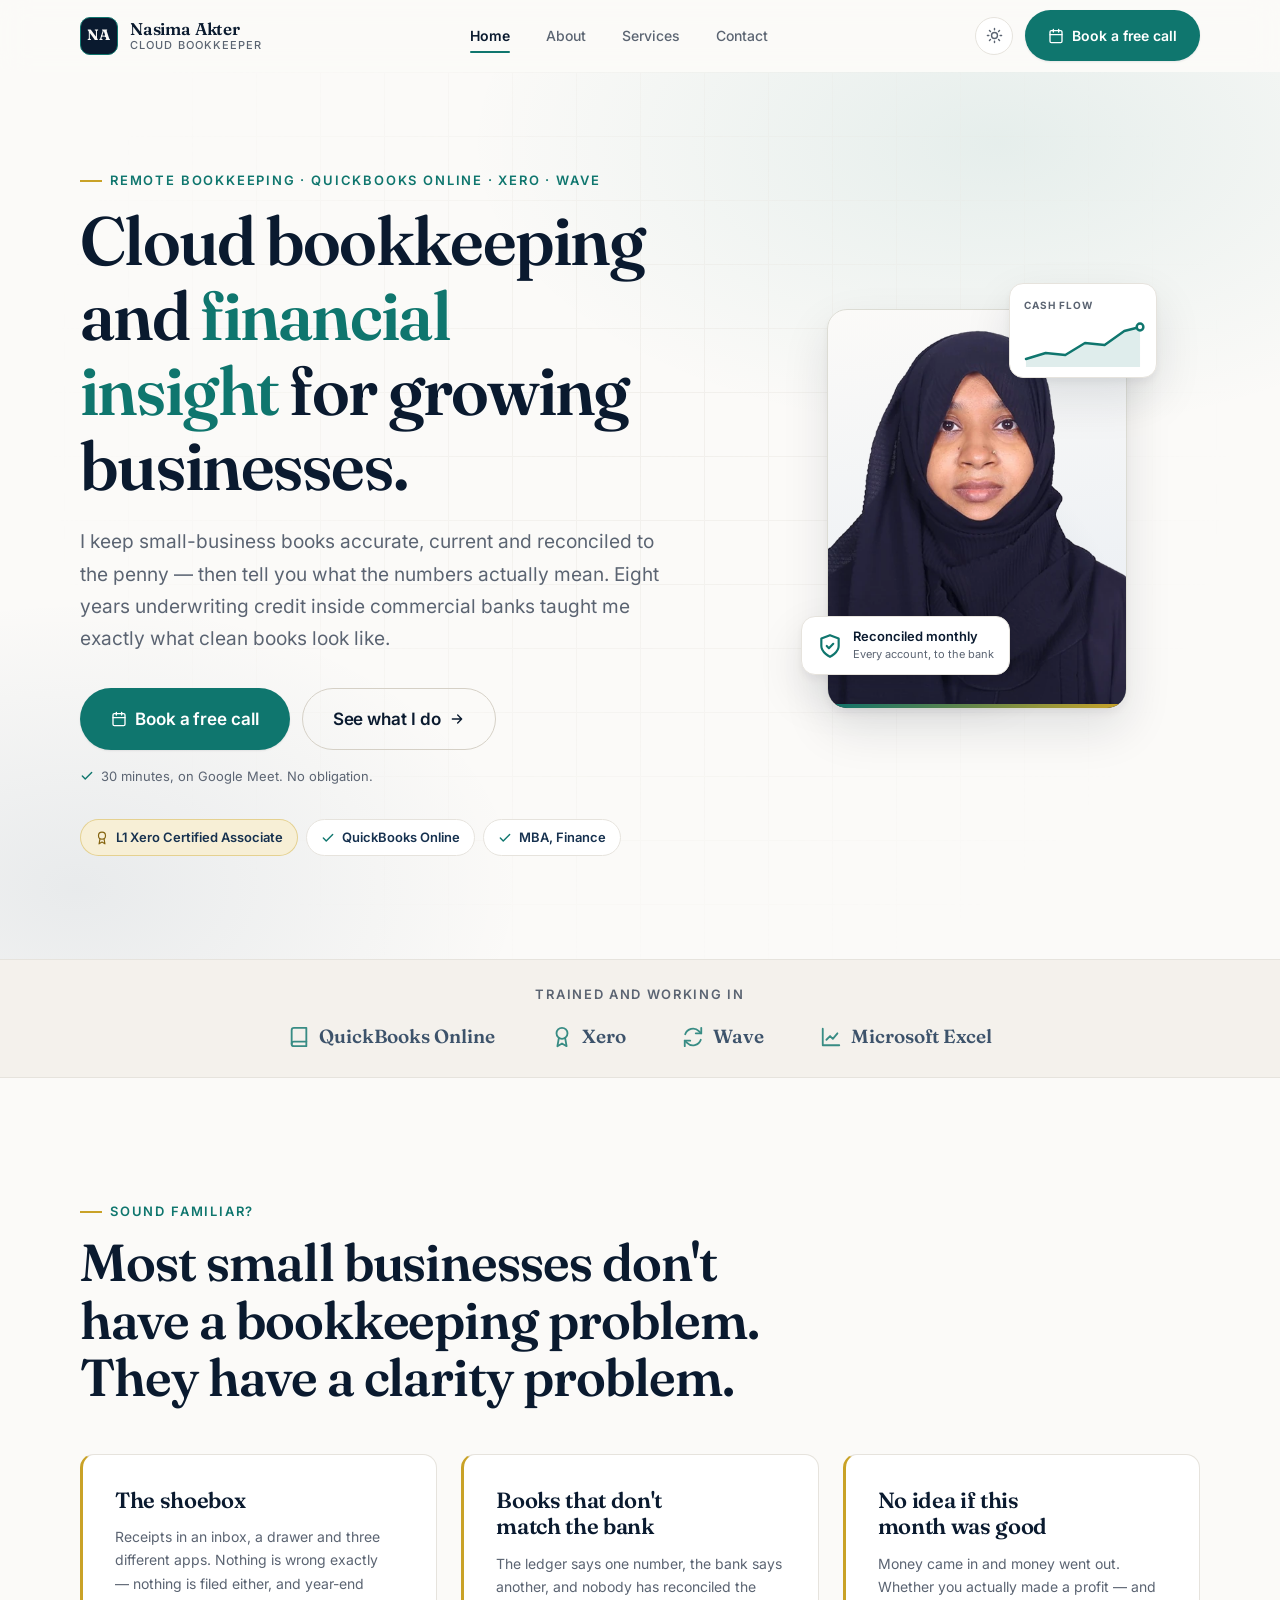
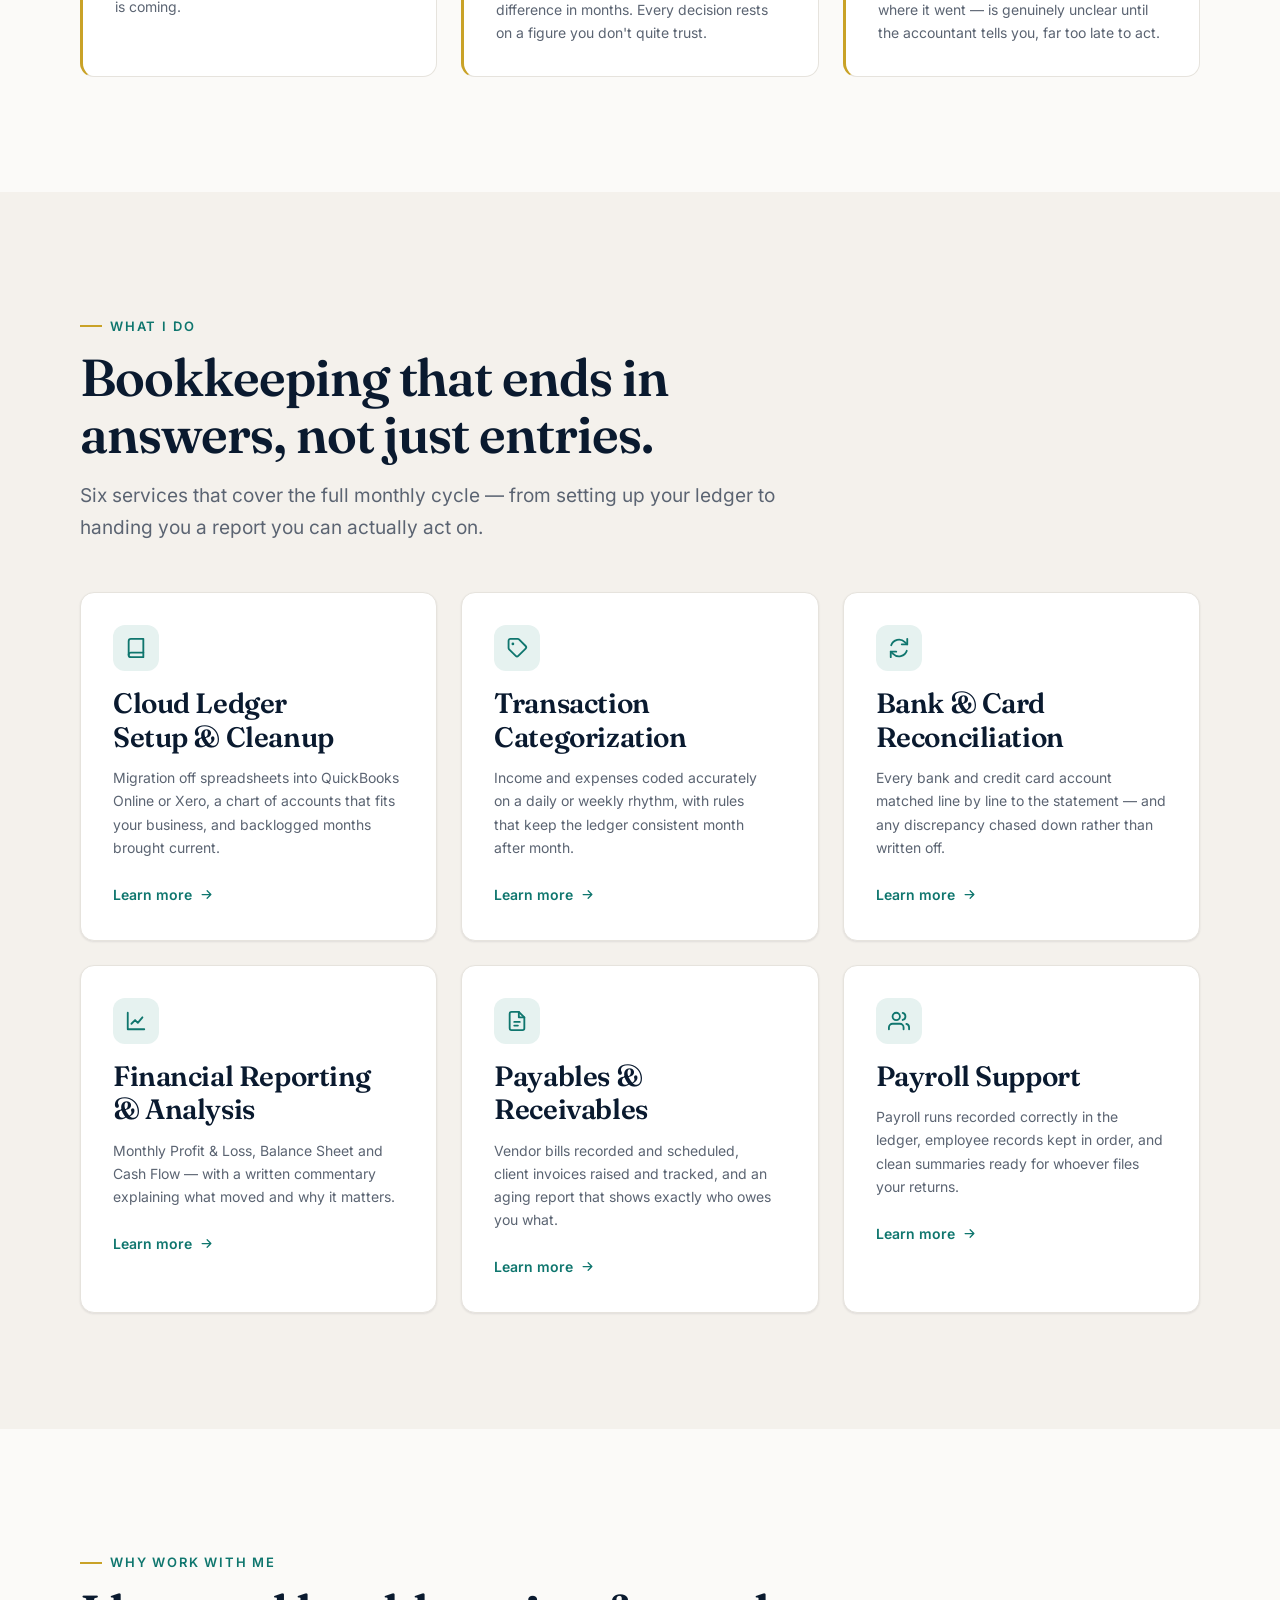
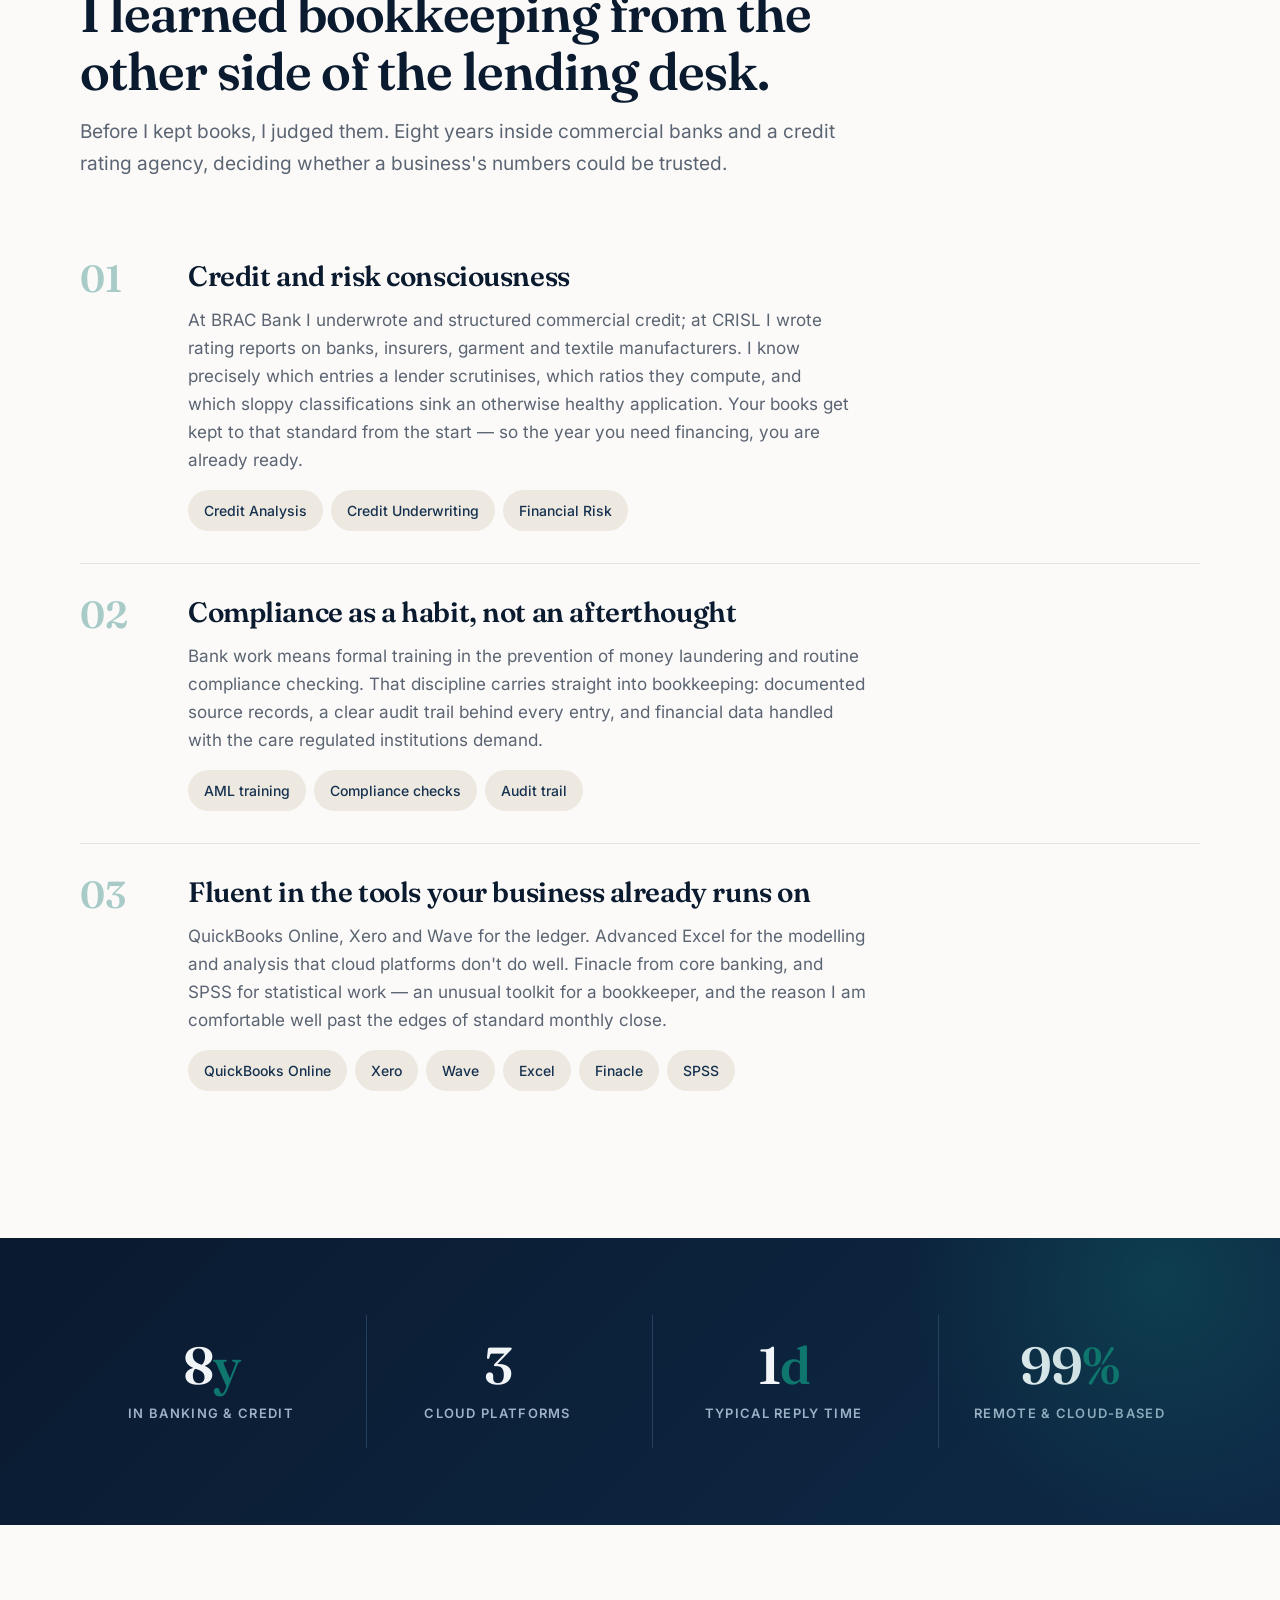
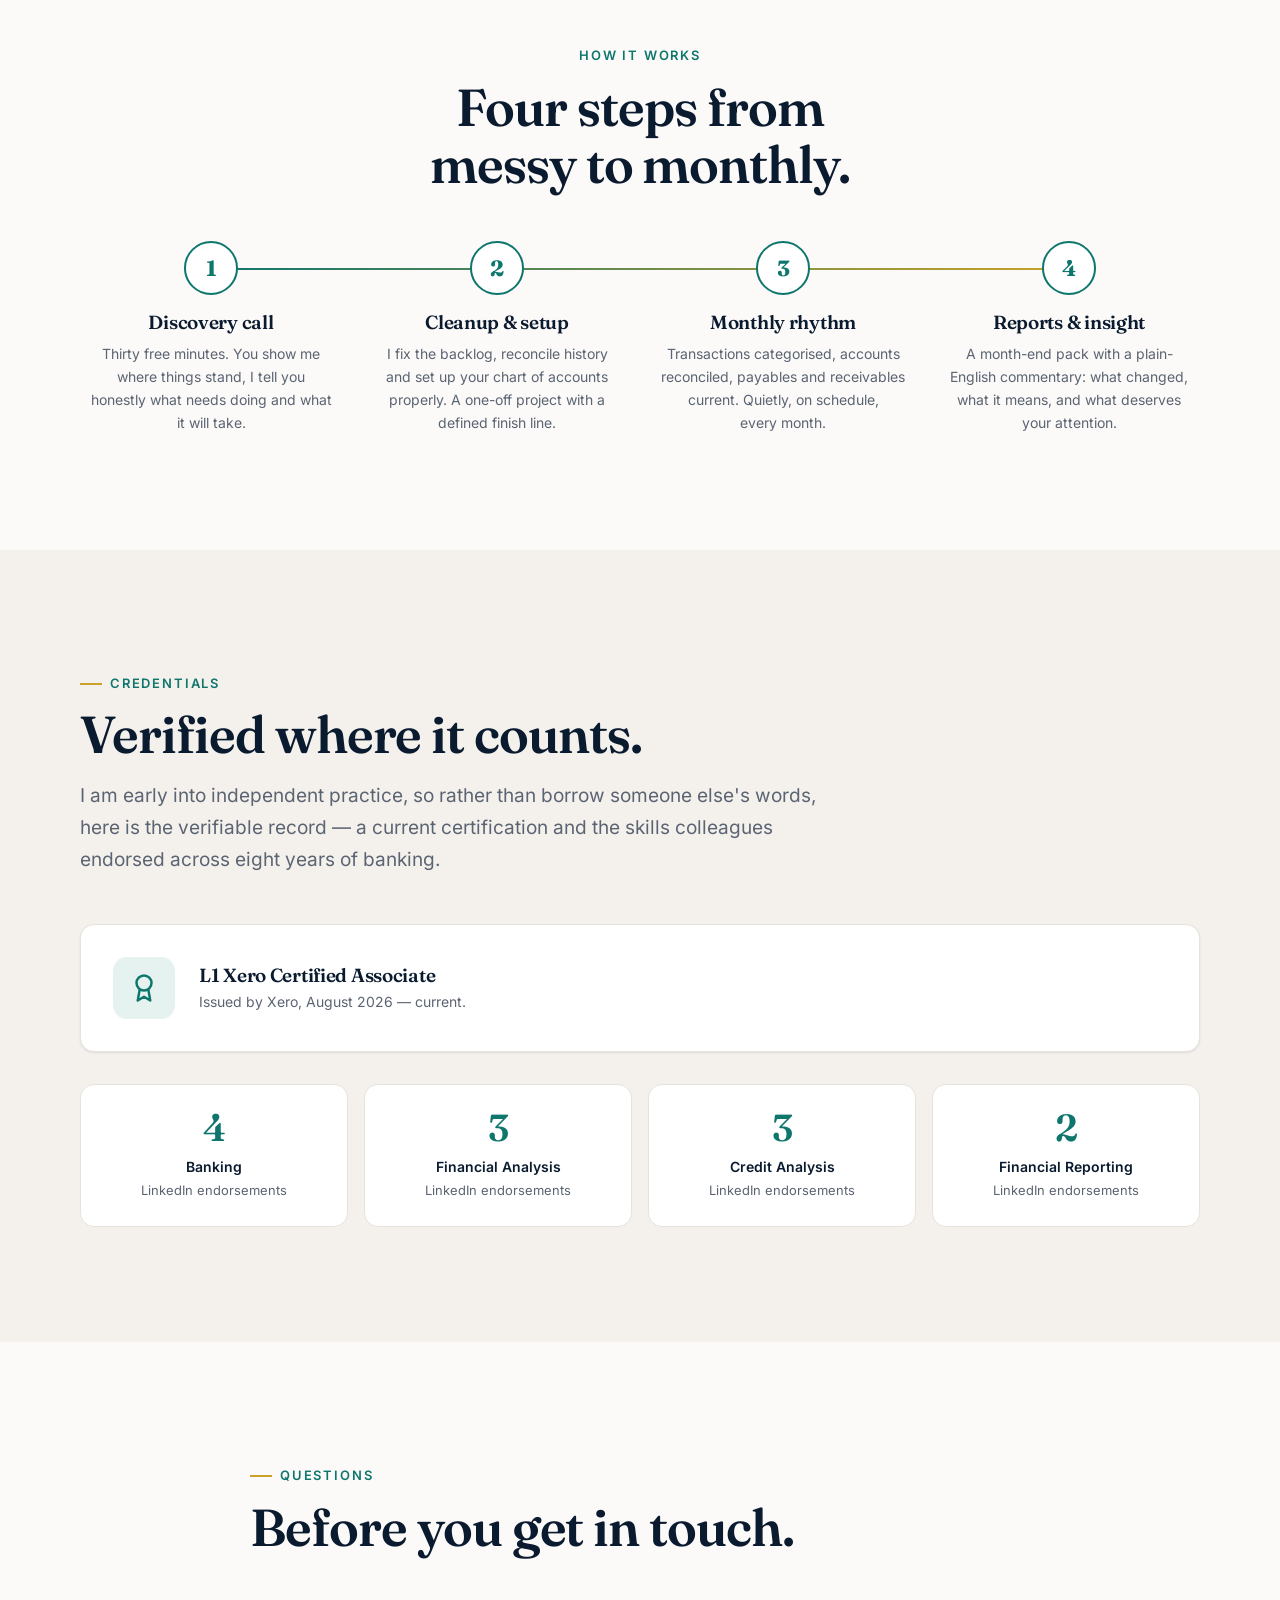
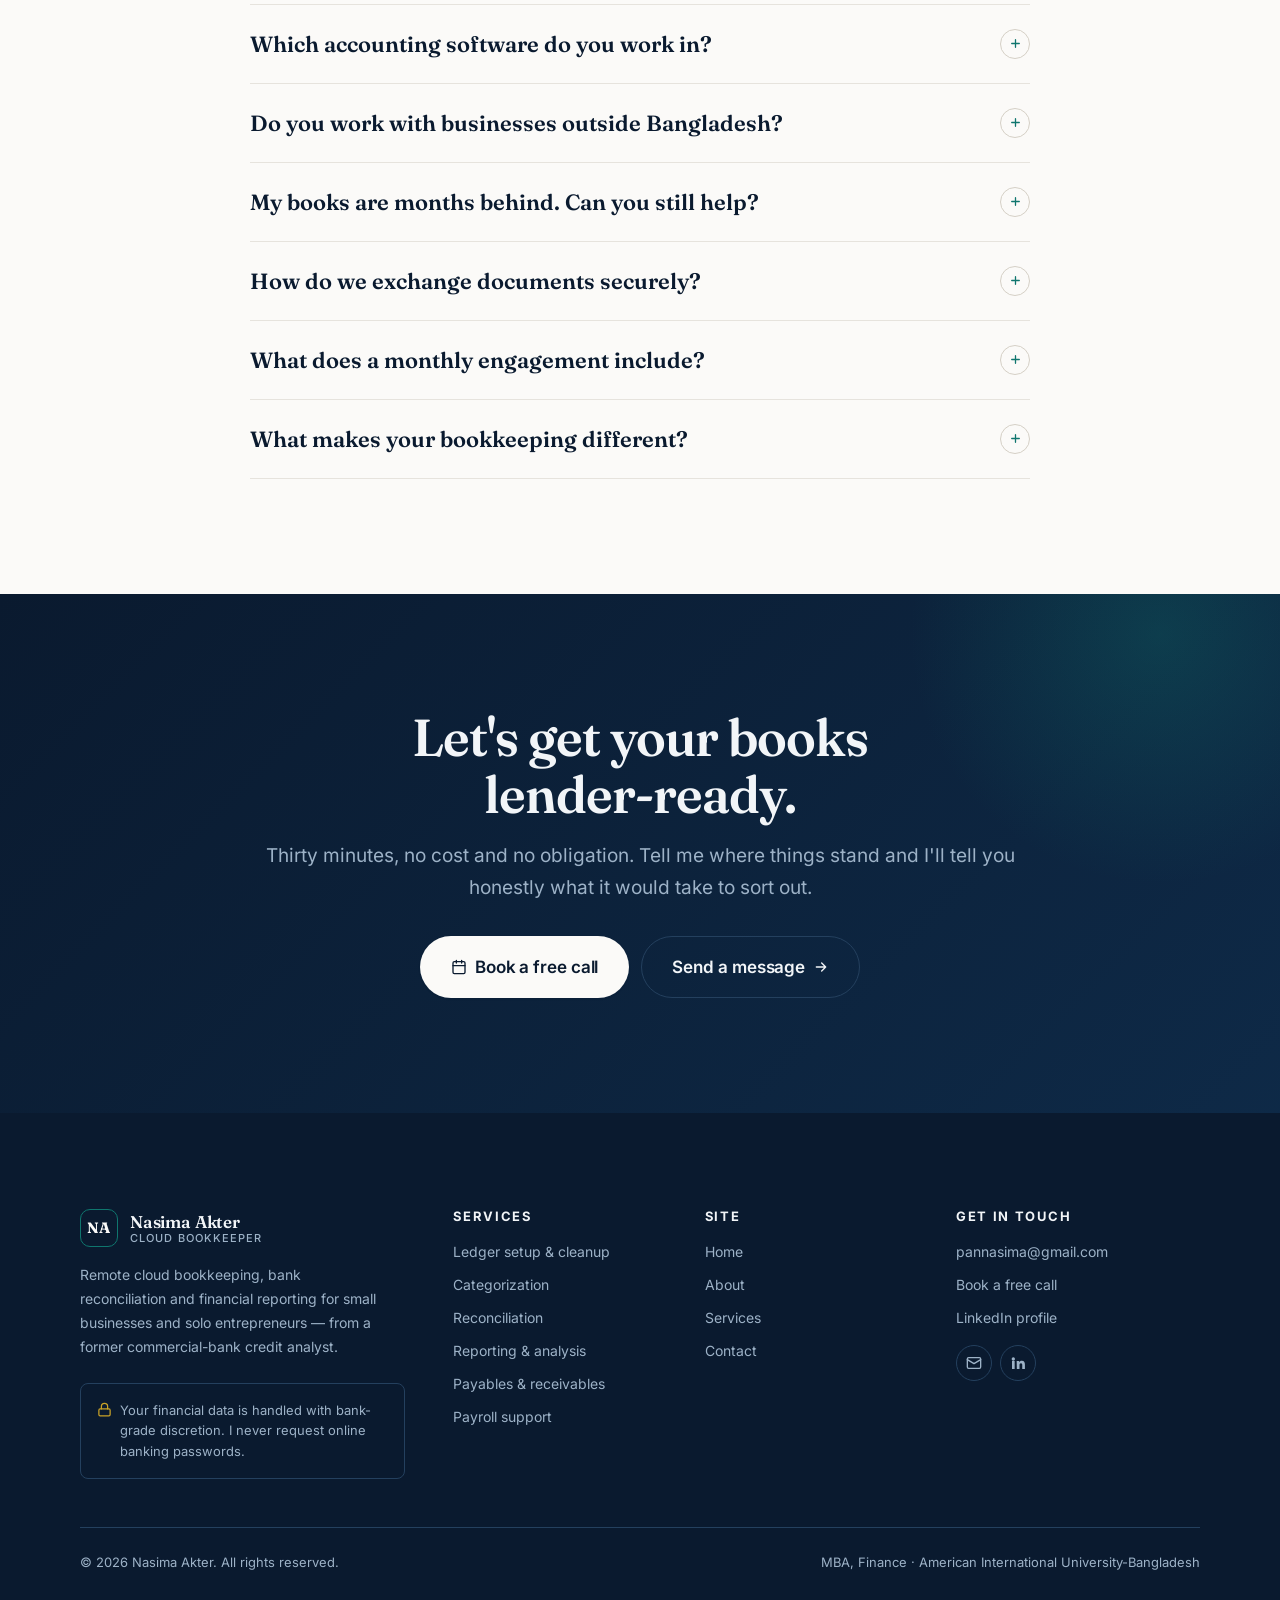
==== commit acd16409: "fix: make theme switching independent of OS preference" ====
--- a/index.html
+++ b/index.html
@@ -20,8 +20,7 @@
 <meta name="twitter:title" content="Nasima Akter — Cloud Bookkeeper for Small Businesses">
 <meta name="twitter:description" content="Accurate monthly books, reconciled to the bank, read with a lender's eye.">
 <meta name="twitter:image" content="https://pannanasima.github.io/assets/img/og-image.jpg">
-<meta name="theme-color" content="#FBFAF8" media="(prefers-color-scheme: light)">
-<meta name="theme-color" content="#0B1420" media="(prefers-color-scheme: dark)">
+<meta name="theme-color" content="#FBFAF8">
 
 <link rel="icon" href="assets/favicon/favicon.ico" sizes="any">
 <link rel="icon" type="image/png" sizes="32x32" href="assets/favicon/icon-32.png">
--- a/assets/css/tokens.css
+++ b/assets/css/tokens.css
@@ -90,48 +90,13 @@
 }
 
 /* ==========================================================================
-   Dark theme
-   Defined twice with identical values: once for "system prefers dark and the
-   user has not explicitly chosen light", once for an explicit dark choice.
-   That way the header toggle wins in both directions.
+   Dark theme — OPT-IN ONLY
+   Light is the default for every visitor regardless of their OS setting.
+   Dark applies only when the header toggle sets data-theme="dark", which is
+   then remembered in localStorage. There is deliberately no
+   `prefers-color-scheme` rule here: adding one would let the OS override the
+   intended default. See main.js and the inline <head> script.
    ========================================================================== */
-
-@media (prefers-color-scheme: dark) {
-  :root:not([data-theme='light']) {
-    --paper:       #0B1420;
-    --surface:     #121E2E;
-    --surface-2:   #162436;
-    --surface-3:   #1D2E44;
-    --ink:         #E9EEF4;
-    --ink-2:       #C7D6E6;
-    --muted:       #97A5B6;   /* 6.4:1 on --paper */
-    --line:        #22344A;
-    --line-strong: #2E455F;
-
-    --navy:        #6FA8DC;
-    --navy-soft:   #8FC0E8;
-    --accent:      #2DD4BF;   /* light fill, dark text — 9.1:1 */
-    --accent-hover:#5EEAD4;
-    --accent-tint: #10312F;
-    --accent-ink:  #04211E;
-    --gold:        #E3C05C;
-    --gold-ink:    #E3C05C;
-    --gold-tint:   #2B2412;
-
-    --band:        #060E17;
-    --band-2:      #0F2942;
-    --band-ink:    #EAF0F6;
-    --band-muted:  #9DB2C7;
-    --band-line:   #1E3A57;
-
-    --shadow-sm: 0 1px 2px rgba(0, 0, 0, .40);
-    --shadow-md: 0 2px 6px rgba(0, 0, 0, .42), 0 10px 24px rgba(0, 0, 0, .34);
-    --shadow-lg: 0 6px 14px rgba(0, 0, 0, .46), 0 24px 56px rgba(0, 0, 0, .42);
-    --ring: 0 0 0 3px rgba(45, 212, 191, .38);
-
-    color-scheme: dark;
-  }
-}
 
 :root[data-theme='dark'] {
   --paper:       #0B1420;
--- a/assets/css/components.css
+++ b/assets/css/components.css
@@ -134,10 +134,6 @@
 .theme-toggle .icon-moon { display: none; }
 :root[data-theme='dark'] .theme-toggle .icon-sun { display: none; }
 :root[data-theme='dark'] .theme-toggle .icon-moon { display: block; }
-@media (prefers-color-scheme: dark) {
-  :root:not([data-theme='light']) .theme-toggle .icon-sun { display: none; }
-  :root:not([data-theme='light']) .theme-toggle .icon-moon { display: block; }
-}
 
 /* ---- mobile menu button ------------------------------------------------- */
 .menu-btn {
@@ -455,9 +451,6 @@
   min-height: 1em;
 }
 :root[data-theme='dark'] .field__error { color: #FF8B7B; }
-@media (prefers-color-scheme: dark) {
-  :root:not([data-theme='light']) .field__error { color: #FF8B7B; }
-}
 
 .field.has-error input,
 .field.has-error select,
